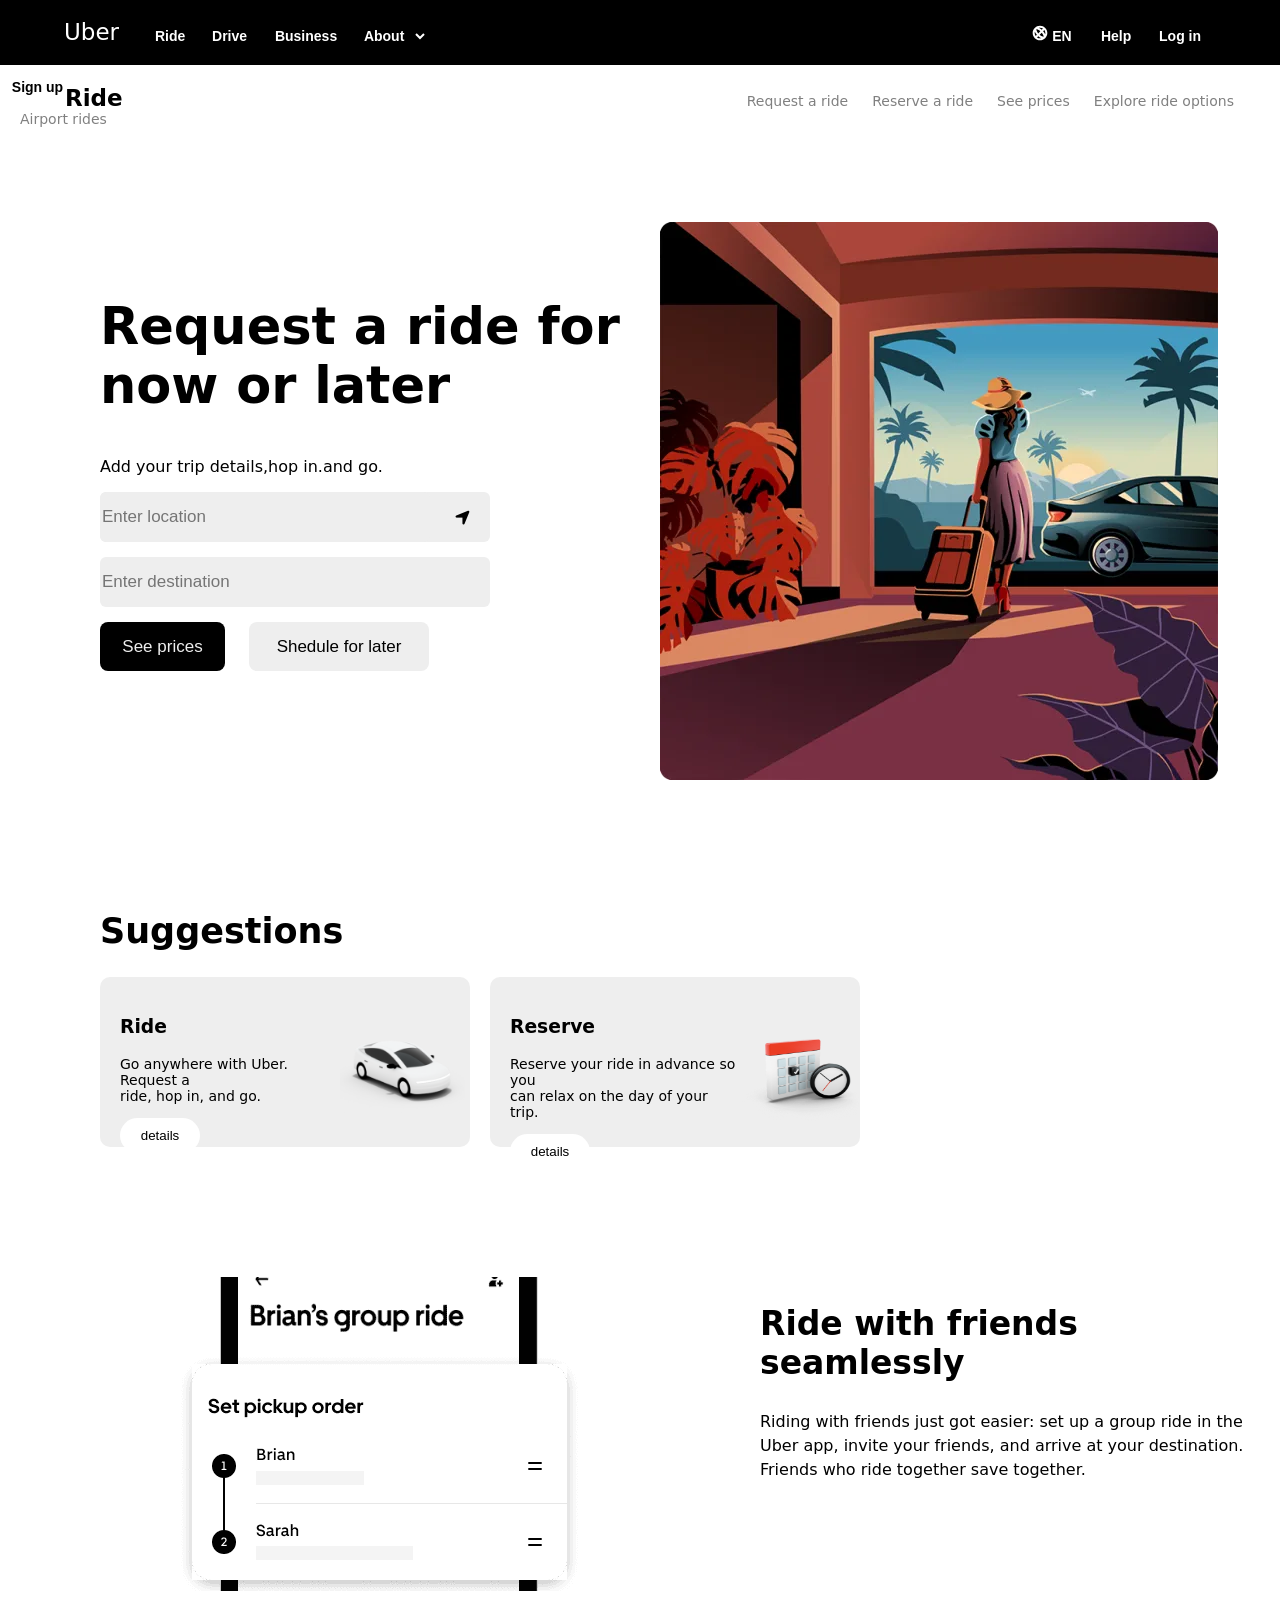
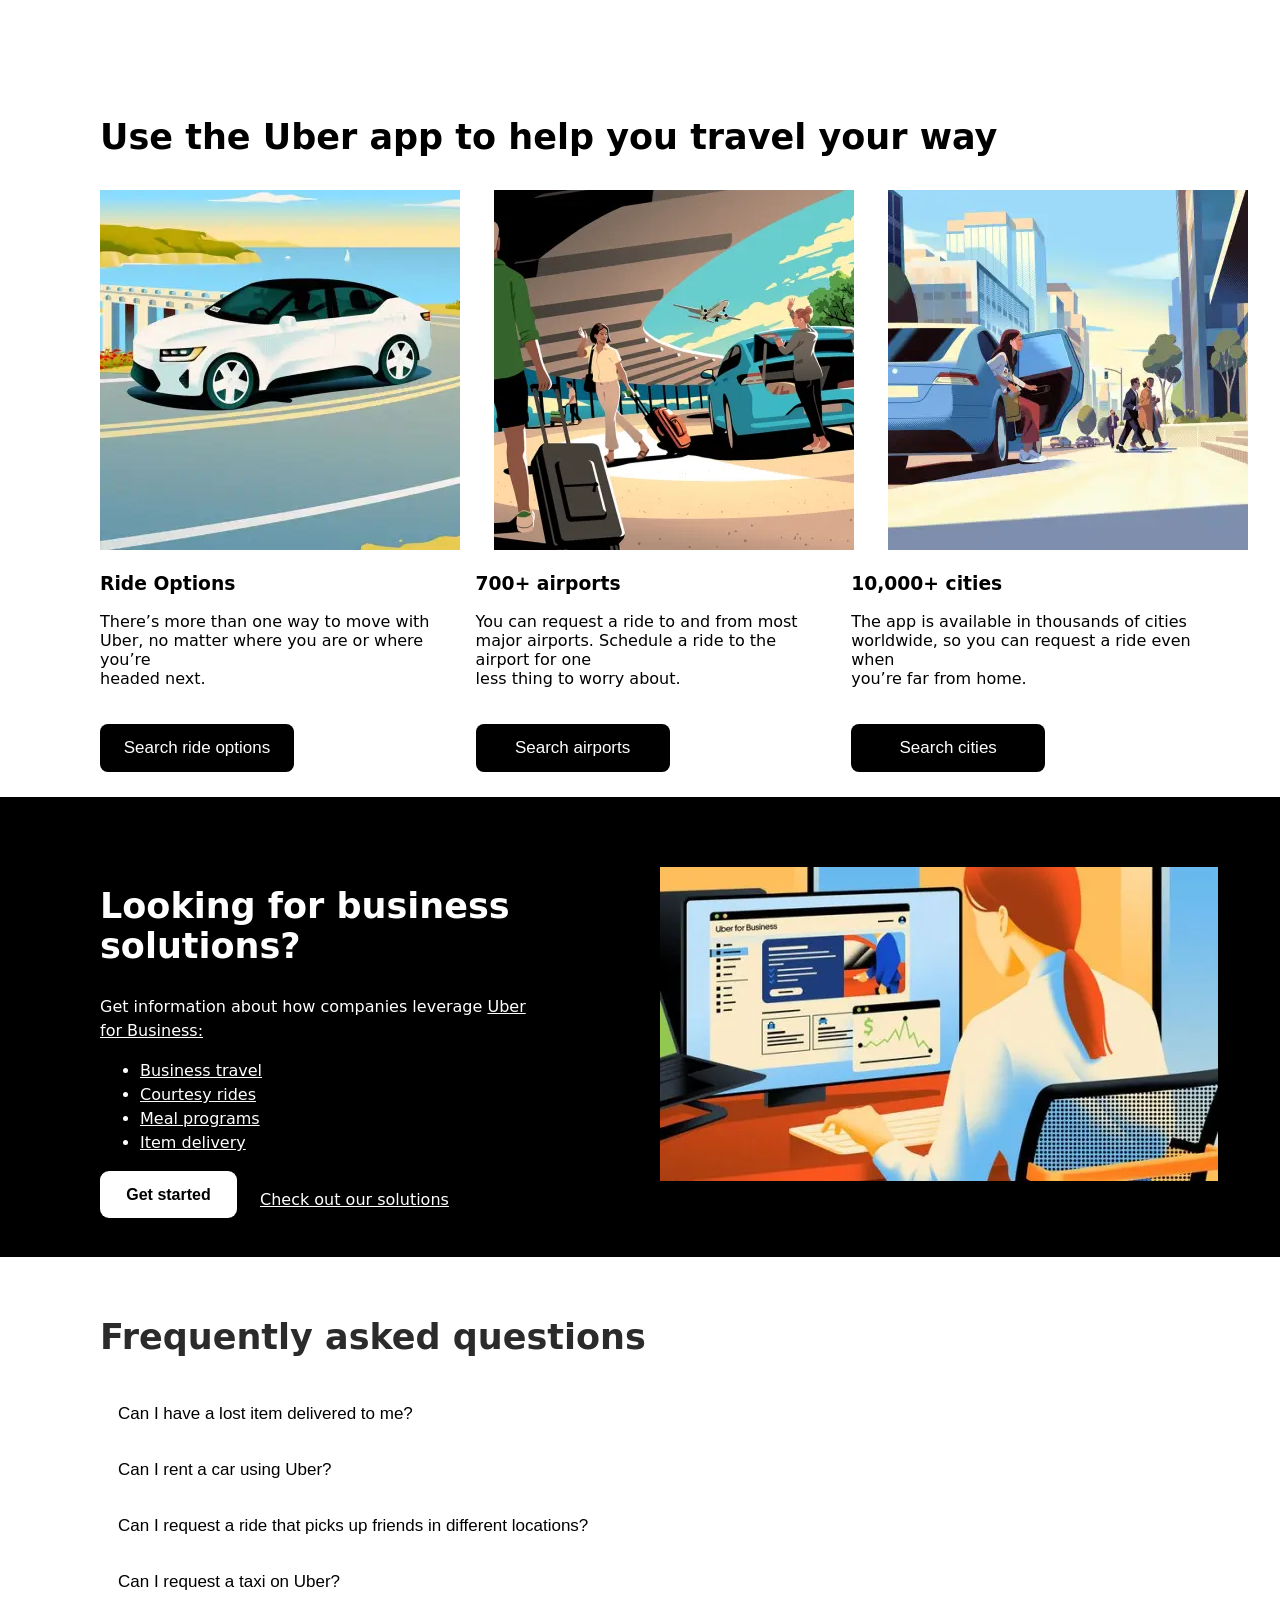
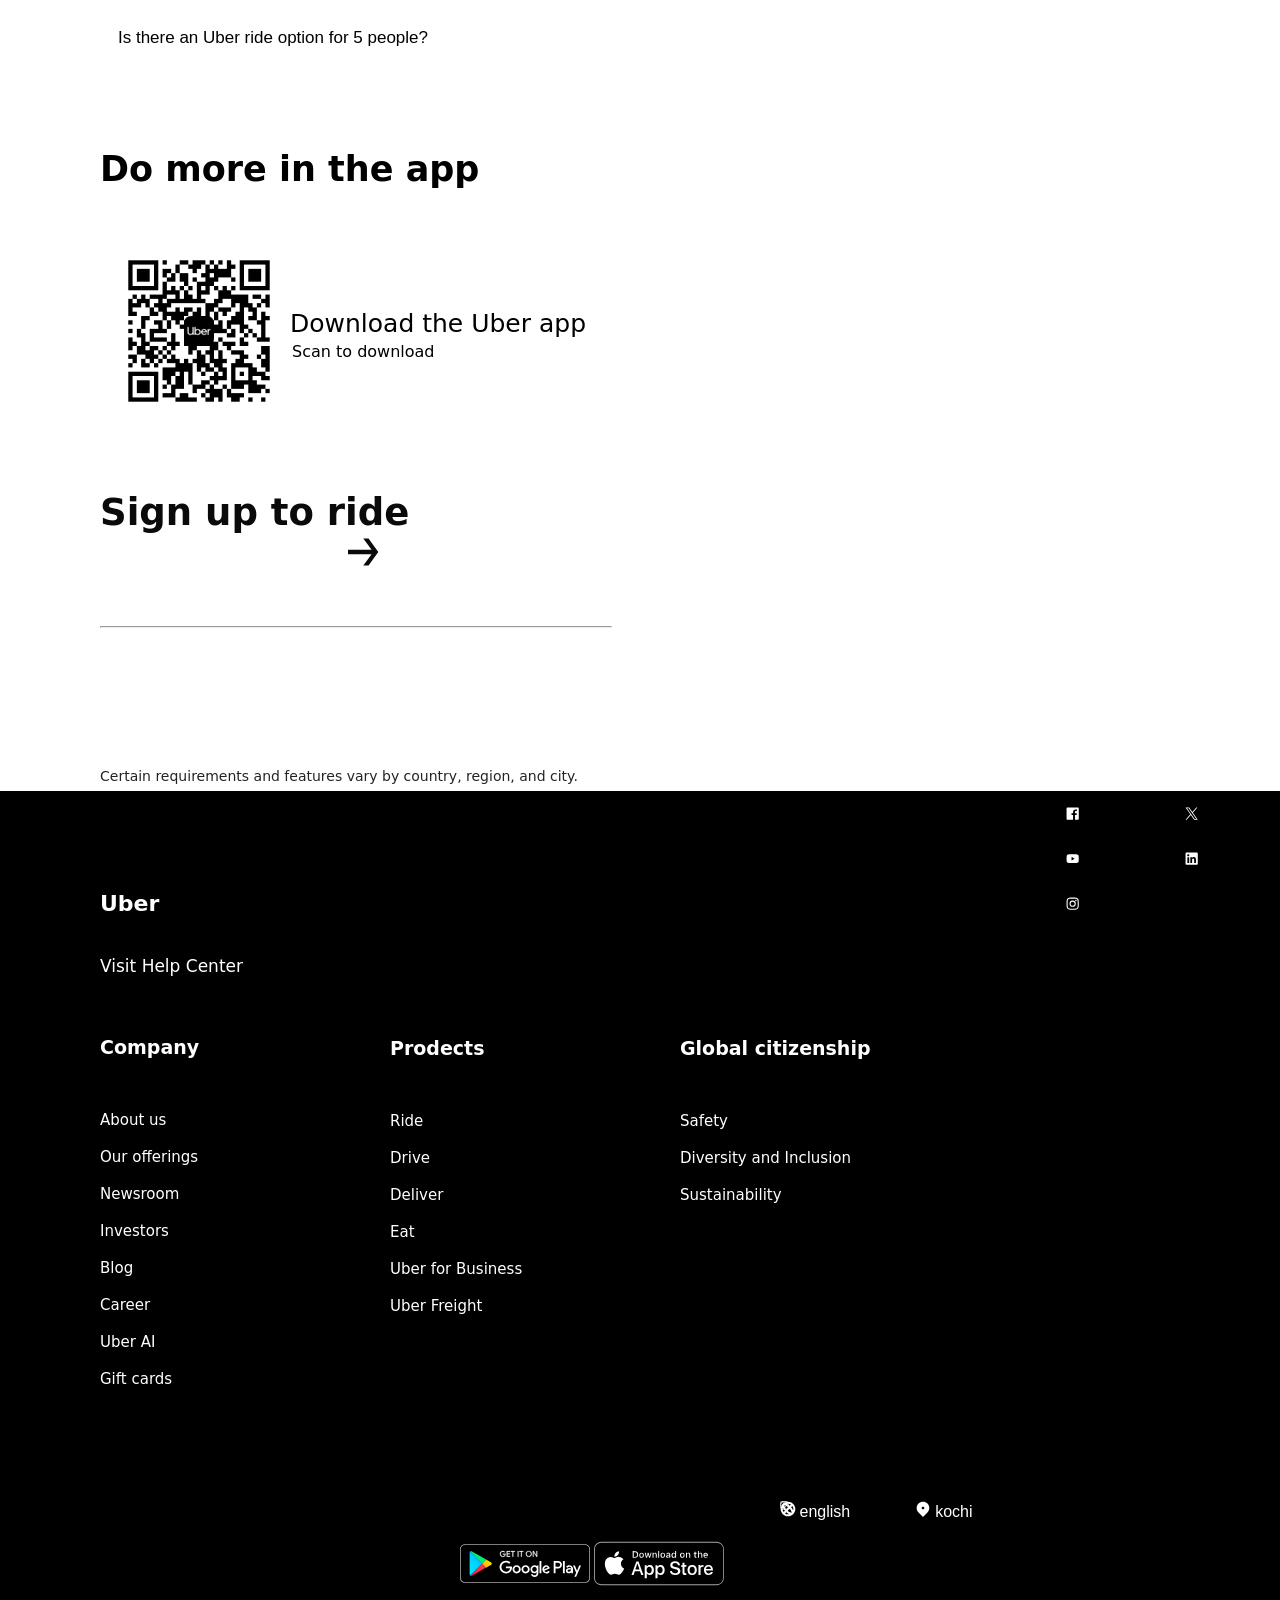
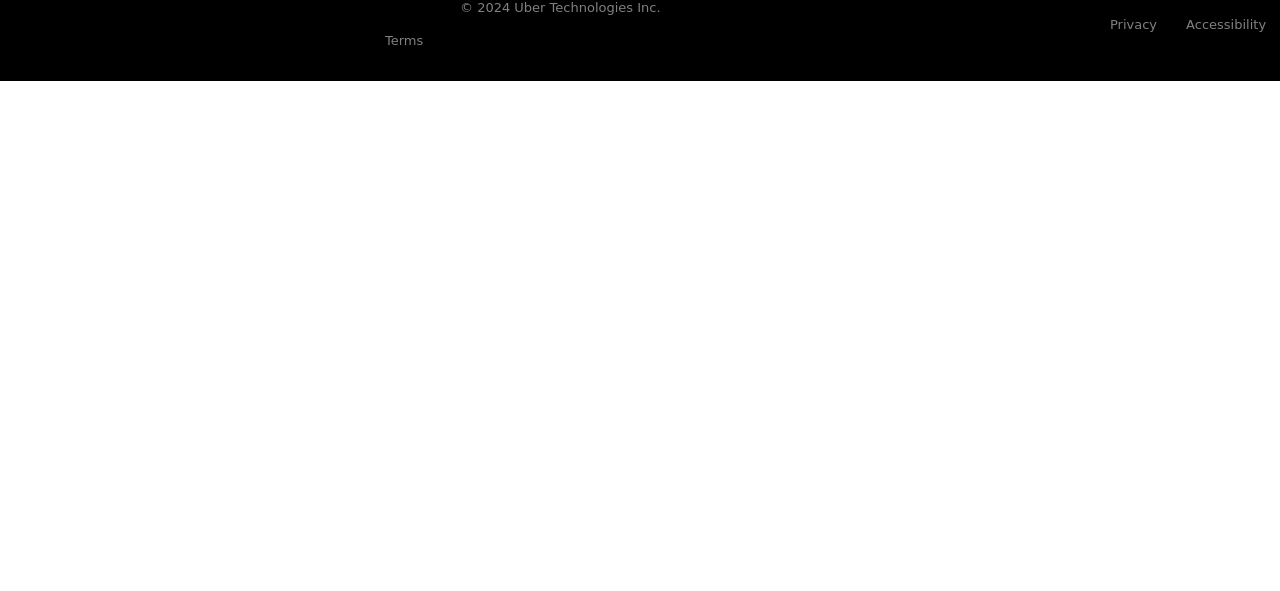
==== index.html @ 9e66cac5 "Rename intex.html to index.html" ====
<html>
    <head>
        <title>Ride with Uber | Request Rides 24/7 | Official Uber Site</title>
        <link href="style.css" type="text/css" rel="stylesheet">
        <link rel="icon" type="image/x-icon" href="uberlogo1.jpeg">
        <link href="https://cdnjs.cloudflare.com/ajax/libs/font-awesome/6.6.0/css/all.min.css" rel="stylesheet">
    </head>
    <body class="body">
        <div class="header">
    <div class="uber">Uber</div>
    <a href="https://auth.uber.com/v2/?breeze_init_req_id=056247f0-4cc4-45a6-8c85-83c1b4d7331f&breeze_local_zone=phx6&next_url=https%3A%2F%2Fm.uber.com%2Flogin-redirect%2F%3F_gl%3D1%252A55fvck%252A_gcl_au%252AMTg0OTg0ODk2MS4xNzIxNDAzMTI5%252A_ga%252AMTMxMDk4ODEwMi4xNzIxNDAyNDM1%252A_ga_XTGQLY6KPT%252AMTcyMTc1MDE4Ny4yLjAuMTcyMTc1MDE4Ny4wLjAuMA..%26marketing_vistor_id%3D65a181c5-94fb-459d-9729-e84145bae7d3%26previousPath%3D%252Flooking%26uclick_id%3D10cbf4cb-04f7-441d-afef-a6276757d476&state=JoXNA6jzzWd060MHvc8ZCj4bz3h1Wu7_Ic77whZAhIg%3D"><button class="ride" > <label for="ride" class="textx">Ride</label> </button></a>
    <a href="https://www.uber.com/in/en/drive/?uclick_id=10cbf4cb-04f7-441d-afef-a6276757d476"><button class="drive" > <label for="drive" class="textx">Drive</label> </button></a>
    <a href="https://www.uber.com/in/en/business/?uclick_id=10cbf4cb-04f7-441d-afef-a6276757d476"><button class="business" > <label for="businness" class="textx">Business</label> </button></a>
    <button class="about" > <label class="textx">About <select class="list">
        <option class="options"></option>
        <option class="white"><label>about us</label></option>
        <option class="white"><label>how uber works</label></option>
        <option class="white"><label>how uber works</label>></option>
        <option class="white"><label>impact</label>></option>
        <option class="white"><label>diversity,equity and diversion</label></option>
        <option class="white"><label>sustainability</label></option>
        <option class="white"><label>explore</label>></option>
        <option class="white"><label>news room</label>></option>
        <option class="white"><label>investor relations</label>></option>

    </select></label> </button>
    <button class="en" ><svg class="globe" width="16" height="16" viewBox="0 0 24 24" fill="none"><path d="M12 1C5.9 1 1 5.9 1 12s4.9 11 11 11 11-4.9 11-11S18.1 1 12 1Zm8 11c0 .7-.1 1.4-.3 2-.6-1.5-1.6-3.1-3-4.7l1.8-1.8c1 1.3 1.5 2.8 1.5 4.5ZM6.5 6.5c1.3 0 3.6.8 6 2.9l-3.2 3.2C7.1 9.8 6.5 7.5 6.5 6.5Zm8.1 5c2.3 2.7 2.9 5 2.9 6-1.3 0-3.6-.8-6-2.9l3.1-3.1Zm1.9-6.1-1.9 1.9c-1.6-1.4-3.2-2.4-4.7-3 .7-.2 1.3-.3 2-.3 1.8 0 3.3.5 4.6 1.4ZM4 12c0-.7.1-1.4.3-2 .6 1.5 1.6 3.1 3 4.7l-1.8 1.8C4.5 15.2 4 13.7 4 12Zm3.5 6.6 1.9-1.9c1.6 1.4 3.2 2.4 4.7 3-.7.2-1.3.3-2 .3-1.8 0-3.3-.5-4.6-1.4Z" fill="currentColor"></path></svg> <label for="en" class="textx">EN</label></button>
    <a href="https://help.uber.com/?uclick_id=10cbf4cb-04f7-441d-afef-a6276757d476&_gl=1*krtzqo*_gcl_au*MTg0OTg0ODk2MS4xNzIxNDAzMTI5*_ga*MTMxMDk4ODEwMi4xNzIxNDAyNDM1*_ga_XTGQLY6KPT*MTcyMTc1MDE4Ny4yLjEuMTcyMTc1MDM0MC4wLjAuMA.."><button class="help" > <label for="help" class="textx">Help</label></button></a>
    <a href="https://www.uber.com/in/en/ride/"><button class="login" > <label for="login" class="textx">Log in</label> </button></a>
  <a href="https://www.uber.com/in/en/ride/"><button class="signup" > <label for="signup" class="signupx">Sign up</label> </button></a>  
</div>

<div style="width: 100%; height:20px;"></div>
    <label class="rides">Ride</label>
    <label class="first">Request a ride</label>
    <label class="rightx">Reserve a ride</label>
    <label class="rightx">See prices</label>
    <label class="rightx">Explore ride options</label>
    <label class="rightx">Airport rides</label>
    <div class="main-body">
    <section>
     <div class="left">
        <h1 class="main-head"> Request a ride for<br>now or later</h1>
        <p class="para">Add your trip details,hop in.and go.</p>
        <div class="locationq" type="text" placeholder="Enter location">
        <input class="location1" type="text" placeholder="Enter location">
        <i style=" float: right;"id="hii" class="fa-solid fa-location-arrow"></i></div>
        <input class="destination" type="text" placeholder="Enter destination"> 
        
    </div>
   
    <div class="right">
        <img class="firstpic" src="uber.webp">
    </div>
    
 <div class="left2">    
    <button class="prices"><label class="pricei">See prices</label></button>
        <button class="shedule"><label class="shedulei">Shedule for later</label></button>
<label class="sug">Suggestions</label>
 </div>
 </section>
<section class="part2">

<div class="part2a">
<a href="https://auth.uber.com/v2/?breeze_init_req_id=a5f4769b-4256-4e6c-a71b-80fe661e3c76&breeze_local_zone=phx7&next_url=https%3A%2F%2Fm.uber.com%2Flogin-redirect%2F%3F_gl%3D1%252Akkc1w3%252A_gcl_au%252AMTg0OTg0ODk2MS4xNzIxNDAzMTI5%252A_ga%252AMTMxMDk4ODEwMi4xNzIxNDAyNDM1%252A_ga_XTGQLY6KPT%252AMTcyMTc1MDE4Ny4yLjEuMTcyMTc1MDY2MC4wLjAuMA..%26marketing_vistor_id%3D65a181c5-94fb-459d-9729-e84145bae7d3%26previousPath%3D%252Flooking%26uclick_id%3D10cbf4cb-04f7-441d-afef-a6276757d476&state=v5vSrvyPV8_5Vl8GlwSiYMTmKzELrQ3wT69KpPZnN24%3D"><img class="car" src="ride.png"></a>
    <h3 class="inbox">Ride</h3>
<p class="para2">
    Go anywhere with Uber. Request a<br>ride, hop in, and go.  
</p>
<a href="https://auth.uber.com/v2/?breeze_init_req_id=42c743cf-82e9-44b8-ad37-5e753579443b&breeze_local_zone=phx8&next_url=https%3A%2F%2Fm.uber.com%2Flogin-redirect%2F%3F_gl%3D1%252A1s0upro%252A_gcl_au%252AMTg0OTg0ODk2MS4xNzIxNDAzMTI5%252A_ga%252AMTMxMDk4ODEwMi4xNzIxNDAyNDM1%252A_ga_XTGQLY6KPT%252AMTcyMTc1MDE4Ny4yLjEuMTcyMTc1NzUxMi4wLjAuMA..%26marketing_vistor_id%3D65a181c5-94fb-459d-9729-e84145bae7d3%26previousPath%3D%252Flooking%26uclick_id%3D77ca2c98-dc22-423d-9476-bb0374c33308&state=zFhe2dReSlzSonk2YVkZfP5YyG-D0vaWRxMxUDHTxEU%3D"><button class="details">details</button></a>

</div>
<div class="part2bb">
   <a href="https://auth.uber.com/v2/?breeze_init_req_id=a5f4769b-4256-4e6c-a71b-80fe661e3c76&breeze_local_zone=phx7&next_url=https%3A%2F%2Fm.uber.com%2Flogin-redirect%2F%3F_gl%3D1%252Akkc1w3%252A_gcl_au%252AMTg0OTg0ODk2MS4xNzIxNDAzMTI5%252A_ga%252AMTMxMDk4ODEwMi4xNzIxNDAyNDM1%252A_ga_XTGQLY6KPT%252AMTcyMTc1MDE4Ny4yLjEuMTcyMTc1MDY2MC4wLjAuMA..%26marketing_vistor_id%3D65a181c5-94fb-459d-9729-e84145bae7d3%26previousPath%3D%252Flooking%26uclick_id%3D10cbf4cb-04f7-441d-afef-a6276757d476&state=v5vSrvyPV8_5Vl8GlwSiYMTmKzELrQ3wT69KpPZnN24%3D"> <img class="clock" src="clock.png"></a>
    
    <h3 class="inbox">Reserve</h3>
<p class="para2">
Reserve your ride in advance so you<br>can relax on the day of your trip.
</p>
<a href="https://auth.uber.com/v2/?breeze_init_req_id=42c743cf-82e9-44b8-ad37-5e753579443b&breeze_local_zone=phx8&next_url=https%3A%2F%2Fm.uber.com%2Flogin-redirect%2F%3F_gl%3D1%252A1s0upro%252A_gcl_au%252AMTg0OTg0ODk2MS4xNzIxNDAzMTI5%252A_ga%252AMTMxMDk4ODEwMi4xNzIxNDAyNDM1%252A_ga_XTGQLY6KPT%252AMTcyMTc1MDE4Ny4yLjEuMTcyMTc1NzUxMi4wLjAuMA..%26marketing_vistor_id%3D65a181c5-94fb-459d-9729-e84145bae7d3%26previousPath%3D%252Flooking%26uclick_id%3D77ca2c98-dc22-423d-9476-bb0374c33308&state=zFhe2dReSlzSonk2YVkZfP5YyG-D0vaWRxMxUDHTxEU%3D"><button class="details">details</button></a>
</div>
</section>
<section>
<div class="leftx2">
    <img class="landing" src="landing.webp">
</div>
<div class="rightx2">
    <h2 class="hd">Ride with friends<br>seamlessly</h2>
    <p class="content">Riding with friends just got easier: set up a group ride in the<br>Uber app, invite your friends, and arrive at your destination.<br>Friends who ride together save together.
    </p>
</div>
</section>
<section class="part3">

    <h1 class="head3">Use the Uber app to help you travel your way</h1>
    <img class="one-in-3" src="1 in 3 car.webp">
    <img class="two-in-3" src="2 in 3.webp">
    <img class="two-in-3" src="3 in 3.webp">
<div class="text1">
    <h3 class="f">Ride Options</h3>
    <p class="f">There’s more than one way to move with Uber, no matter where you are or where you’re<br>headed next.</p>
   <a href="https://www.uber.com/in/en/ride/ride-options/?uclick_id=da7ffdaf-30d7-41df-adae-1891ed473cf3"> <button class="formal"><label class="mark">Search ride options</label></button></a>
</div>
<div class="text2">
    <h3 class="f">700+ airports</h3>
    <p class="f">You can request a ride to and from most major airports. Schedule a ride to the airport for one<br>less thing to worry about.</p>
   <a href="https://www.uber.com/global/en/airports/?uclick_id=da7ffdaf-30d7-41df-adae-1891ed473cf3"><button class="formal"><label class="mark">Search airports</label></button></a> 
</div>
<div class="text3">
    <h3 class="f">10,000+ cities</h3>
    <p class="f">The app is available in thousands of cities worldwide, so you can request a ride even when<br>you’re far from home.</p>
    <a href="https://www.uber.com/global/en/cities/?uclick_id=da7ffdaf-30d7-41df-adae-1891ed473cf3"><button class="formal"><label class="mark">Search cities</label></button></a>
</div>

</section>
<section class="part4">

    <div class="left">
    <h1 class="part4h">Looking for business<br>solutions?</h1>
    <p class="para3">Get information about how companies leverage <a class="textwhite" href="https://www.uber.com/in/en/business/?uclick_id=da7ffdaf-30d7-41df-adae-1891ed473cf3"><u>Uber<br>for Business:</u></p></a>
    <ul class="para3">
        <a class="para3" href="https://www.uber.com/in/en/business/solutions/rides/business-travel/?uclick_id=da7ffdaf-30d7-41df-adae-1891ed473cf3"><li><u>Business travel</u></li></a>
        <a class="para3" href="https://www.uber.com/in/en/business/products/central/?uclick_id=da7ffdaf-30d7-41df-adae-1891ed473cf3"><li><u>Courtesy rides</u></li></a>
        <a class="para3" href="https://www.uber.com/in/en/business/solutions/eats/overview/?uclick_id=da7ffdaf-30d7-41df-adae-1891ed473cf3"><li><u>Meal programs</u></li></a>
        <a class="para3" href="https://merchants.ubereats.com/in/en/services/uber-direct/?uclick_id=da7ffdaf-30d7-41df-adae-1891ed473cf3"><li><u>Item delivery</u></li></a>
    </ul>
    <a href="https://www.uber.com/in/en/business/getting-started/?uclick_id=a4633bda-2b15-4187-918a-89dfd7a57b15">
        <button class="getstart"><label class="strt"> Get started</label></button></a>
<p class="solutionsx"><u>Check out our solutions</u></p>
</div>
<div class="right">
    <img class="computr" src="cumputer.webp" alt="">
</div>

</section>
<section class="part5">

    <h1 class="main5">Frequently asked questions
    </h1>
    <button class="accordion">Can I have a lost item delivered to me?</button>
    
    <button class="accordion">Can I rent a car using Uber?</button>
    
    <button class="accordion">Can I request a ride that picks up friends in different locations?</button>
   
    <button class="accordion">Can I request a taxi on Uber?</button>
   
    <button class="accordion">Is there an Uber ride option for 5 people?</button>
   
   

</section class="part6">

    <h1 class="head6">Do more in the app</h1>
    <div class="inner6">
    <a href="https://www.uber.com/global/en/ride/app/?referrer=singular_click_id%3D34949bac-afba-472c-bd06-d855d4335105"><img class="qr-code" src="qr code.webp"></a>
    <h6 class="download">Download the Uber app</h6>
    <div class="u"><p class="f">Scan to download</p></div>
    
</div>

<section class="part7">

<a class="hi" href=" https://auth.uber.com/v2/?breeze_init_req_id=9e329534-db0d-470c-8f75-511cf5087a4f&breeze_local_zone=phx8&next_url=https%3A%2F%2Fm.uber.com%2Flogin-redirect%2F%3FpreviousPath%3D%252F&state=dkiLmLPHDBWrNGOOmOhURpT8sCdQOcuFGY4CdW_S5ew%3D"><h1 class="head7">Sign up to ride<svg class="arrow"width="36px" height="36px" viewBox="0 0 24 24" fill="none"><title >Arrow right</title><path d="m22.2 12-6.5 9h-3.5l5.5-7.5H2v-3h15.7L12.2 3h3.5l6.5 9Z" fill="currentColor"></path></svg></h1><br></a>
<hr>
<div class="part7b">
<label class="w">Certain requirements and features vary by country, region, and city.</label>
</div>

</section>
<footer class="footer" style="width: 100%; height: 800px; background: black;">
<div class="one">
    <a class="textwhite" href="https://www.uber.com/in/en/?uclick_id=da7ffdaf-30d7-41df-adae-1891ed473cf3"><h3 class="z">Uber</h3></a>
<a class="textwhite" href="https://help.uber.com/?uclick_id=77ca2c98-dc22-423d-9476-bb0374c33308&_gl=1*1axuovi*_gcl_au*MTg0OTg0ODk2MS4xNzIxNDAzMTI5*_ga*MTMxMDk4ODEwMi4xNzIxNDAyNDM1*_ga_XTGQLY6KPT*MTcyMTc1MDE4Ny4yLjEuMTcyMTc1NTM4OS4wLjAuMA.."><p class="x">Visit Help Center</p></a>
  <h6 class="companyhead">Company</h6>
    <p class="items">
        <a href="https://www.uber.com/in/en/about/?uclick_id=77ca2c98-dc22-423d-9476-bb0374c33308"class="aa" >About us</a> <br> <a href="https://www.uber.com/in/en/about/uber-offerings/?uclick_id=77ca2c98-dc22-423d-9476-bb0374c33308" class="aa">  Our offerings</a><br><a href="https://www.uber.com/en-GB/newsroom/" class="aa">Newsroom</a> <br><a href="https://www.uber.com/in/en/ride/" class="aa"> Investors</a><br><a href="https://www.uber.com/en-IN/blog/?uclick_id=77ca2c98-dc22-423d-9476-bb0374c33308"class="aa">Blog</a><br><a href="https://www.uber.com/in/en/careers/?uclick_id=77ca2c98-dc22-423d-9476-bb0374c33308"class="aa">Career</a><br><a href="https://www.uber.com/blog/engineering/ai/?uclick_id=77ca2c98-dc22-423d-9476-bb0374c33308"class="aa">Uber AI</a><br>      
       <a href="https://www.uber.com/in/en/gift-cards/?uclick_id=77ca2c98-dc22-423d-9476-bb0374c33308" class="aa" > Gift cards</a></p>
</div>
<div class="two">
    <h6 class="itemhead">Prodects</h6>
    <a ><p class="items"> <a href="https://www.uber.com/in/en/ride/?uclick_id=77ca2c98-dc22-423d-9476-bb0374c33308" class="aa">Ride</a> <br> <a href="https://www.uber.com/in/en/drive/?uclick_id=77ca2c98-dc22-423d-9476-bb0374c33308" class="aa" >Drive</a><br><a href="https://www.uber.com/in/en/deliver/?uclick_id=77ca2c98-dc22-423d-9476-bb0374c33308" class="aa" >Deliver</a><br> <a href="https://www.ubereats.com/?uclick_id=77ca2c98-dc22-423d-9476-bb0374c33308&marketing_vistor_id=65a181c5-94fb-459d-9729-e84145bae7d3&_gl=1*1ptg1po*_gcl_au*MTg0OTg0ODk2MS4xNzIxNDAzMTI5*_ga*MTMxMDk4ODEwMi4xNzIxNDAyNDM1*_ga_XTGQLY6KPT*MTcyMTc1MDE4Ny4yLjEuMTcyMTc1Njg4NS4wLjAuMA.." class="aa" >Eat</a><br><a href="https://www.uber.com/in/en/business/?uclick_id=77ca2c98-dc22-423d-9476-bb0374c33308" class="aa" >Uber for Business</a>  <br> <a href="https://www.uberfreight.com/?uclick_id=77ca2c98-dc22-423d-9476-bb0374c33308&_gl=1*6rtvuo*_gcl_au*MTg0OTg0ODk2MS4xNzIxNDAzMTI5*_ga*MTMxMDk4ODEwMi4xNzIxNDAyNDM1*_ga_XTGQLY6KPT*MTcyMTc1MDE4Ny4yLjEuMTcyMTc1NjkzMS4wLjAuMA..  "class="aa" > Uber Freight</p></a>
    
</div>
<div class="three">
    <h6 class="itemhead">Global citizenship</h6>
        <p class="items"><a class="aa" href="https://www.uber.com/in/en/safety/?uclick_id=77ca2c98-dc22-423d-9476-bb0374c33308">Safety</a> <br> <a href="https://www.uber.com/in/en/about/diversity/?uclick_id=77ca2c98-dc22-423d-9476-bb0374c33308" class="aa">Diversity and Inclusion</a><br> <a href="https://www.uber.com/in/en/about/sustainability/?uclick_id=77ca2c98-dc22-423d-9476-bb0374c33308"class="aa" >Sustainability</a> </p>
</div>
<div class="four">
    <h6 class="itemhead">Travel</h6>
    <p class="items"><a href="https://auth.uber.com/v2/?breeze_init_req_id=d2361e96-f4c6-4cf0-9478-761caad2324c&breeze_local_zone=phx51&next_url=https%3A%2F%2Fm.uber.com%2Flogin-redirect%2F%3F_fallback_redirect%3Dhttp%253A%252F%252Fm.uber.com%252Freserve%26mvid%3D65a181c5-94fb-459d-9729-e84145bae7d3%26previousPath%3D%252Freserve%26referrer%3Dsingular_click_id%253D08223e2b-3551-49c4-8619-cc997a0f4c56%26sl_id%3Do42y%26uclick_id%3D77ca2c98-dc22-423d-9476-bb0374c33308&state=9ICvx_m4qKejt7SaEtVcv7NV1XPo7AaxbnPS-xletBk%3D" class="aa">Reserve</a> <br> <a href="https://www.uber.com/global/en/airports/?uclick_id=77ca2c98-dc22-423d-9476-bb0374c33308" class="aa">Airports</a><br><a href="https://www.uber.com/global/en/cities/?uclick_id=77ca2c98-dc22-423d-9476-bb0374c33308" class="aa">Cities</a></p>
 </div>   
<a href="https://www.facebook.com/uber?uclick_id=a4633bda-2b15-4187-918a-89dfd7a57b15"><button class="appsbutton"><svg class="color" width="1em" height="1em" viewBox="0 0 24 24" fill="none"><title>facebook</title><path d="M21.79 1H2.21C1.54 1 1 1.54 1 2.21v19.57c0 .68.54 1.22 1.21 1.22h10.54v-8.51H9.9v-3.33h2.86V8.71c0-2.84 1.74-4.39 4.27-4.39.85 0 1.71.04 2.56.13v2.97h-1.75c-1.38 0-1.65.65-1.65 1.62v2.12h3.3l-.43 3.33h-2.89V23h5.61c.67 0 1.21-.54 1.21-1.21V2.21C23 1.54 22.46 1 21.79 1Z" fill="currentColor"></path></svg></button></a>
<a href="https://x.com/uber?uclick_id=a4633bda-2b15-4187-918a-89dfd7a57b15"><button class="appsbutton"><svg class="color" width="1em" height="1em" viewBox="0 0 24 24" fill="none"><title>twitter</title><path d="M14.094 10.317 22.28 1H20.34l-7.11 8.088L7.557 1H1.01l8.583 12.231L1.01 23H2.95l7.503-8.543L16.446 23h6.546M3.649 2.432h2.978L20.34 21.639h-2.98" fill="currentColor"></path></svg></button></a>
<a href="https://www.youtube.com/channel/UCgnxoUwDmmyzeigmmcf0hZA"><button class="appsbutton"><svg class="color" width="1em" height="1em" viewBox="0 0 24 24" fill="none"><title>youtube</title><path d="M23 12s0-3.85-.46-5.58c-.25-.95-1-1.7-1.94-1.96C18.88 4 12 4 12 4s-6.88 0-8.6.46c-.95.25-1.69 1.01-1.94 1.96C1 8.15 1 12 1 12s.04 3.85.5 5.58c.25.95 1 1.7 1.95 1.96 1.71.46 8.59.46 8.59.46s6.88 0 8.6-.46c.95-.25 1.69-1.01 1.94-1.96.46-1.73.42-5.58.42-5.58Zm-13 3.27V8.73L15.5 12 10 15.27Z" fill="currentColor"></path></svg></button></a>
<a href="https://www.linkedin.com/uas/login?session_redirect=%2Fcompany%2F1815218%3Fuclick_id%3Da4633bda-2b15-4187-918a-89dfd7a57b15"><button class="appsbutton"><svg class="color" width="1em" height="1em" viewBox="0 0 24 24" fill="none"><title>linkedin</title><path d="M21.37 1H2.62C1.73 1 1 1.71 1 2.58v18.83c0 .88.73 1.59 1.62 1.59h18.75c.9 0 1.63-.71 1.63-1.59V2.58C23 1.71 22.27 1 21.37 1ZM7.53 19.75H4.26V9.25h3.27v10.5ZM5.89 7.81C4.85 7.81 4 6.96 4 5.92s.84-1.89 1.89-1.89c1.04 0 1.89.85 1.89 1.89.01 1.04-.84 1.89-1.89 1.89Zm13.86 11.94h-3.26v-5.1c0-1.22-.02-2.78-1.7-2.78-1.7 0-1.96 1.33-1.96 2.7v5.19H9.57V9.26h3.13v1.43h.04c.44-.83 1.5-1.7 3.09-1.7 3.3 0 3.91 2.17 3.91 5v5.76h.01Z" fill="currentColor"></path></svg></button></a>
<a href="https://www.instagram.com/uber/?uclick_id=a4633bda-2b15-4187-918a-89dfd7a57b15"><button class="appsbutton"><svg class="color" width="1em" height="1em" viewBox="0 0 24 24" fill="none"><title>instagram</title><g fill="currentColor"><path d="M21.15 2.85C19.05.74 16.23 1 12 1 8.04 1 5 .69 2.85 2.85.74 4.95 1 7.77 1 12c0 3.95-.31 7 1.85 9.15C4.95 23.26 7.77 23 12 23c3.96 0 7 .31 9.15-1.85C23.25 19.05 23 16.23 23 12c0-4.31.24-7.07-1.85-9.15Zm-1.4 16.9c-1.37 1.37-3.18 1.27-7.75 1.27-4.29 0-6.34.15-7.75-1.27-1.44-1.44-1.27-3.51-1.27-7.75 0-4.23-.15-6.33 1.27-7.75C5.66 2.84 7.6 2.98 12 2.98c4.23 0 6.33-.15 7.75 1.27 1.38 1.38 1.27 3.22 1.27 7.75 0 4.24.15 6.34-1.27 7.75Z"></path><path d="M12 6.35a5.65 5.65 0 1 0 .001 11.301A5.65 5.65 0 0 0 12 6.35Zm0 9.32c-2.02 0-3.67-1.64-3.67-3.67 0-2.03 1.64-3.67 3.67-3.67 2.03 0 3.67 1.64 3.67 3.67 0 2.02-1.65 3.67-3.67 3.67ZM17.87 4.81c-.73 0-1.32.59-1.32 1.32 0 .73.59 1.32 1.32 1.32.73 0 1.32-.59 1.32-1.32 0-.73-.59-1.32-1.32-1.32Z"></path></g></svg></button></a>

<a href="https://www.uber.com/in/en/ride/"><button class="english">
<svg class="globe" width="16" height="16" viewBox="0 0 24 24" fill="none"><title>Globe</title><path d="M12 1C5.9 1 1 5.9 1 12s4.9 11 11 11 11-4.9 11-11S18.1 1 12 1Zm8 11c0 .7-.1 1.4-.3 2-.6-1.5-1.6-3.1-3-4.7l1.8-1.8c1 1.3 1.5 2.8 1.5 4.5ZM6.5 6.5c1.3 0 3.6.8 6 2.9l-3.2 3.2C7.1 9.8 6.5 7.5 6.5 6.5Zm8.1 5c2.3 2.7 2.9 5 2.9 6-1.3 0-3.6-.8-6-2.9l3.1-3.1Zm1.9-6.1-1.9 1.9c-1.6-1.4-3.2-2.4-4.7-3 .7-.2 1.3-.3 2-.3 1.8 0 3.3.5 4.6 1.4ZM4 12c0-.7.1-1.4.3-2 .6 1.5 1.6 3.1 3 4.7l-1.8 1.8C4.5 15.2 4 13.7 4 12Zm3.5 6.6 1.9-1.9c1.6 1.4 3.2 2.4 4.7 3-.7.2-1.3.3-2 .3-1.8 0-3.3-.5-4.6-1.4Z" fill="currentColor"></path><svg width="1em" height="1em" viewBox="0 0 24 24" fill="none"><title>instagram</title><g fill="currentColor"><path d="M21.15 2.85C19.05.74 16.23 1 12 1 8.04 1 5 .69 2.85 2.85.74 4.95 1 7.77 1 12c0 3.95-.31 7 1.85 9.15C4.95 23.26 7.77 23 12 23c3.96 0 7 .31 9.15-1.85C23.25 19.05 23 16.23 23 12c0-4.31.24-7.07-1.85-9.15Zm-1.4 16.9c-1.37 1.37-3.18 1.27-7.75 1.27-4.29 0-6.34.15-7.75-1.27-1.44-1.44-1.27-3.51-1.27-7.75 0-4.23-.15-6.33 1.27-7.75C5.66 2.84 7.6 2.98 12 2.98c4.23 0 6.33-.15 7.75 1.27 1.38 1.38 1.27 3.22 1.27 7.75 0 4.24.15 6.34-1.27 7.75Z"></path><path d="M12 6.35a5.65 5.65 0 1 0 .001 11.301A5.65 5.65 0 0 0 12 6.35Zm0 9.32c-2.02 0-3.67-1.64-3.67-3.67 0-2.03 1.64-3.67 3.67-3.67 2.03 0 3.67 1.64 3.67 3.67 0 2.02-1.65 3.67-3.67 3.67ZM17.87 4.81c-.73 0-1.32.59-1.32 1.32 0 .73.59 1.32 1.32 1.32.73 0 1.32-.59 1.32-1.32 0-.73-.59-1.32-1.32-1.32Z"></path></g><svg width="1em" height="1em" viewBox="0 0 24 24" fill="none"><title>instagram</title><g fill="currentColor"><path d="M21.15 2.85C19.05.74 16.23 1 12 1 8.04 1 5 .69 2.85 2.85.74 4.95 1 7.77 1 12c0 3.95-.31 7 1.85 9.15C4.95 23.26 7.77 23 12 23c3.96 0 7 .31 9.15-1.85C23.25 19.05 23 16.23 23 12c0-4.31.24-7.07-1.85-9.15Zm-1.4 16.9c-1.37 1.37-3.18 1.27-7.75 1.27-4.29 0-6.34.15-7.75-1.27-1.44-1.44-1.27-3.51-1.27-7.75 0-4.23-.15-6.33 1.27-7.75C5.66 2.84 7.6 2.98 12 2.98c4.23 0 6.33-.15 7.75 1.27 1.38 1.38 1.27 3.22 1.27 7.75 0 4.24.15 6.34-1.27 7.75Z"></path><path d="M12 6.35a5.65 5.65 0 1 0 .001 11.301A5.65 5.65 0 0 0 12 6.35Zm0 9.32c-2.02 0-3.67-1.64-3.67-3.67 0-2.03 1.64-3.67 3.67-3.67 2.03 0 3.67 1.64 3.67 3.67 0 2.02-1.65 3.67-3.67 3.67ZM17.87 4.81c-.73 0-1.32.59-1.32 1.32 0 .73.59 1.32 1.32 1.32.73 0 1.32-.59 1.32-1.32 0-.73-.59-1.32-1.32-1.32Z"></path></g></svg></svg></svg> 
<label class="eng">english</label>
</button></a>
<a href="https://www.uber.com/in/en/ride/">
<button class="location">
<svg class="locate" width="16" height="16" viewBox="0 0 24 24" fill="none"><title>Location marker</title><path d="M18.7 3.8C15 .1 9 .1 5.3 3.8c-3.7 3.7-3.7 9.8 0 13.5L12 24l6.7-6.8c3.7-3.6 3.7-9.7 0-13.4ZM12 12.5c-1.1 0-2-.9-2-2s.9-2 2-2 2 .9 2 2-.9 2-2 2Z" fill="currentColor"></path></svg>
<label class="loc">kochi</label>
</button></a>
<div class="last">
    <a href="https://play.google.com/store/apps/details?gl=US&hl=en_US&id=com.ubercab&referrer=singular_click_id%3D5666fe44-2717-462d-a114-a4634899590f"><img class="app1" src="googleplay.svg"></a>
    <a href="https://apps.apple.com/us/app/uber-request-a-ride/id368677368?referrer=singular_click_id%3Dc2c73b06-0948-446c-bbb3-d1d108cad1b3"><img class="app2" src="appstore.svg"></a>
<div class="final">
    <label class="end">© 2024 Uber Technologies Inc.</label>
    <a class="textwhite" href="https://www.uber.com/legal/en/document/?name=privacy-notice&country=india&lang=en"><label class="ends">Privacy</label></a>
    <a class="textwhite" href="https://www.uber.com/in/en/about/accessibility/?uclick_id=77ca2c98-dc22-423d-9476-bb0374c33308"><label class="endx">Accessibility</label></a>
    <a class="textwhite" href="https://www.uber.com/legal/en/document/?name=general-terms-of-use&country=india&lang=en"><label class="endx"> Terms</label></a>
</div>
</div>
</div>
</footer>
</body>
</html>
---- style.css ----
.header{
    width: 100%;
    height: 65px;
    background: black;
}
.body{
    margin: 0;
}
.uber{
    font-family: UberMove, UberMoveText, system-ui, "Helvetica Neue", Helvetica, Arial, sans-serif;
    color: white;  
    margin-left: 64px;
    font-size: 23px;
    padding-top: 19px;
    float: left;
}
.ride{
margin-top: 17px;
height: 34px;
margin-left: 25px;
width: 52px;
border-radius: 20px;
border-style: none;
background: black;

}
.ride:hover{
    background: rgb(48, 47, 47);
}
.textx{
    color:white;
    font-size: 14px;
    font-weight: 550;
}
.drive {
    margin-top: 17px;
    height: 34px;
    width: 59px;
    border-radius: 20px;
    border-style: none;
    background: black;
}
.drive:hover{
    background: rgb(48, 47, 47);
}
.business{
    margin-top: 17px;
    height: 34px;
    width: 86px;
    border-radius: 20px;
    border-style: none;
    background: black;
}
.business:hover{
    background: rgb(48, 47, 47);
}
.about{
    margin-top: 17px;
    height: 34px;
    width: 86px;
    border-radius: 20px;
    border-style: none;
    background: black;
}
.about:hover{
    background: rgb(48, 47, 47);
}
.list{
    width: 20px;
    background: black;
    color: rgb(255, 255, 255);
    border-style: none;
    border-color: black;
}
.list:hover{
    background: rgb(48, 47, 47);
}
.en{
    margin-top: 17px;
    height: 34px;
    width: 60px;
    border-radius: 20px;
    border-style: none;
    background: black;
    margin-left: 579px;
}
.en:hover{
    background: rgb(48, 47, 47);
}
.help{
    margin-top: 17px;
    height: 34px;
    width: 60px;
    border-radius: 20px;
    border-style: none;
    background: black;
}
.help:hover{
    background: rgb(48, 47, 47);
}
.login{
    margin-top: 17px;
    height: 34px;
    width: 60px;
    border-radius: 20px;
    border-style: none;
    background: black;
}
.login:hover{
    background: rgb(48, 47, 47);
}
.signup{
    margin-top: 17px;
    height: 34px;
    width: 75px;
    border-radius: 20px;
    border-style: none;
    background: rgb(255, 255, 255);
}
.signup:hover{
    background: rgb(214, 211, 211);
}
.signupx{
    font-size: 14px;
    font-weight: 550;
}
.white{
    background: rgb(153, 153, 153);
}

.rides{ 
    margin-left: 65px;
    font-size: 23px;
    font-family: system-ui, "Helvetica Neue", Helvetica, Arial, sans-serif;
    font-weight: bold; 
    padding-top: 43px;

}
.first{
    font-family: system-ui, "Helvetica Neue", Helvetica, Arial, sans-serif;
    margin-left: 620px;
    color: gray;
    font-size: 14;
}
.rightx{
    font-family:  system-ui, "Helvetica Neue", Helvetica, Arial, sans-serif;
    margin-left: 20px;
    color: gray;
    font-size: 14;
}
.main-body{
    width: 100%;
    height: 4000px;
 }
.left{
    width: 50%;
    float: left;
    height: 495px;
  
}
.right{
    width: 50%;
    height: 495px;
    float: left;
}
.main-head{
    font-family: UberMove, UberMoveText, system-ui, "Helvetica Neue", Helvetica, Arial, sans-serif;
    font-weight: 600;
    margin-left: 100px;
    margin-top: 170px;
    font-size: 51;
}  
.para{
    margin-left: 100px;
    font-family: UberMove, UberMoveText, system-ui, "Helvetica Neue", Helvetica, Arial, sans-serif;
   
}
.locationq{
    margin-left: 100px;
    height: 50px;
    width: 390;
    background:rgb(238, 238, 238);
    border-radius: 6px;
    border-style: none;
    font-size: 17px;
}
#hii{
    float: right;
    margin-right: 20px;
    margin-top: 17px;
}
.destination{
    margin-left: 100px;
    height: 50px;
    width: 390;
    background: rgb(238, 238, 238);
    border-radius: 6px;
    margin-top: 15px;
    border-style: none;
    font-size: 17px;

}
.left2{
    width: 100%;
    height: 750px;
 }
 .prices:hover{
    background: #292929;
 }
.prices{
border-radius: 8px;
width: 125px;
height: 49px;
margin-left: 100px;
background: black;
border-style: none;
}
.details{
    width: 80px;
    height: 35px;
    border-radius: 22px;
    background-color: rgb(255, 255, 255);
    border-style: none;
    margin-left: 20px;
}
.shedule{
    border-radius: 8px;
    width: 180px;
    height: 49px;
    margin-left: 20px;
    background: rgb(238, 238, 238);
    border-style: none;
}
.pricei{
    color:rgb(238, 238, 238);
    font-size: 17px;
}
.shedulei{
    font-size: 17px;
}
.firstpic{

    margin-left: 20px;
    margin-top: 95px;
    border-radius: 11px;
}
.shedule:hover{
    background: rgb(205, 206, 206);
}
.part2{
    width: 100%;
    height: 400px;
}

.sug {
    margin-left: 100px;
    font-size: 35px;
    font-family: UberMove, UberMoveText, system-ui, "Helvetica Neue", Helvetica, Arial, sans-serif;
    font-weight: 900;
    padding-top: 240px;
    display: flow;

}
.part2a{
    width: 370px;
    height: 170px;
    background:rgb(238, 238, 238);
    margin-left: 100px;
    margin-top: 100px;
    border-radius: 10px;
    float: left;
}
.inbox{

    margin-left: 20px;
    padding-top: 20px;
    font-family: UberMove, UberMoveText, system-ui, "Helvetica Neue", Helvetica, Arial, sans-serif;
   
}
.para2{
    
    padding-top: 1px;
    margin-left: 20px;
    font-size: 14px;
    font-family: UberMove, UberMoveText, system-ui, "Helvetica Neue", Helvetica, Arial, sans-serif;
   
}
.part2b{
    width: 400px;
    height: 170px;
    background:rgb(238, 238, 238);
    margin-left: 100px;
    margin-top: 100px;
    border-radius: 10px;
    float: left;
}
.part2bb{
    width: 370px;
    height: 170px;
    background:rgb(238, 238, 238);
    margin-left: 20px;
    margin-top: 100px;
    border-radius: 10px;
    float: left;

}
.details:hover{
    background: #e0e0e0;
}
.car{
    float: right;
    height: 130;
    margin-top: 27px;
}
.clock{
    height: 107px;
    width: 124px;
    float: right;
    margin-top: 44px;
}
.landing{
    margin-left: 100px;
}
.leftx2{
    width: 50%;
    height: 400px;
    float: left;
}
.rightx2{
    width: 50%;
    height: 400px;
    float: left;
}
.hd{

    font-family: UberMove, UberMoveText, system-ui, "Helvetica Neue", Helvetica, Arial, sans-serif;
    font-size: 33px;
    margin-left: 120px;
}
.content{
    font-family: UberMove, UberMoveText, system-ui, "Helvetica Neue", Helvetica, Arial, sans-serif;
    margin-left: 120px;
    font-size: 16px;
    line-height: 24px;
}
.part3{
    width: 100%;
    height: 680px;
}
.head3{
    margin-left: 100;
    font-size: 35px;
    font-family: UberMove, UberMoveText, system-ui, "Helvetica Neue", Helvetica, Arial, sans-serif;
    margin-top: 440px;
    margin-bottom: 33px;
}
.one-in-3{
    margin-left: 100px;
}
.two-in-3{
    margin-left: 30px;

}
.text1{
    margin-left: 100px;
    float: left;
    width: 27%;
    height: 120px;
}
.text2{
    margin-left: 30px;
    width: 27%;
    height: 120px;
    float: left;
}
.text3{
    margin-left: 30px;
    width: 27%;
    height: 120px;
   float: left;
}
.formal{

    width: 194px;
    height: 48px;
    background: black;
    border-radius: 8px;
    margin-top: 20px;
    border-style: none;
}
.mark{
    color: white;
    font-size: 17px;
}
.f{
    font-family: UberMove, UberMoveText, system-ui, "Helvetica Neue", Helvetica, Arial, sans-serif; 
}
.part4{
    width: 100%;
    height: 460px;
    background: black;
}
.part4h{    color: white;
    font-family: UberMove, UberMoveText, system-ui, "Helvetica Neue", Helvetica, Arial, sans-serif;
    margin-left: 100px;
    margin-top: 19px;
    padding-top: 70px;
    font-size: 35;
}
.para3{
    margin-left: 100px;
    color: rgb(255, 255, 255);
    text-decoration: none;
    font-family: UberMove, UberMoveText, system-ui, "Helvetica Neue", Helvetica, Arial, sans-serif;
    line-height: 24px;  
}
.textwhite{
    color: white;
    text-decoration: none;
}
.getstart{
    cursor: pointer;
    margin-left: 100px;
    height: 47px;
    width: 137px;
    background: white;
    border-radius: 9px;
    border-style: none;

}
.strt{
    font-size: 16px;
    font-weight: 600;
    cursor: pointer;
}
.solutionsx{
    cursor: pointer;
    color: white;
    font-family: UberMove, UberMoveText, system-ui, "Helvetica Neue", Helvetica, Arial, sans-serif;
    padding-left: 260px;
    margin-top: -34px;
    font-size: 16px;
    line-height: 32px;

}
.computr{

    margin-top: 70px;
    margin-left: 20px;
}
.main5{

    margin-top: 60px;
    font-family: UberMove, UberMoveText, system-ui, "Helvetica Neue", Helvetica, Arial, sans-serif;
    margin-left: 100px;
    font-size: 35;
    color: #2b2b2b;

}
.lists{
    margin-left: 100px;
    line-height: 60px;
    font-family: UberMove, UberMoveText, system-ui, "Helvetica Neue", Helvetica, Arial, sans-serif;
    list-style: none;
}
.part6{
    width: 100%;
    height: 420px;
    background: rgb(238, 238, 238);
}
.head6{
    margin-left: 100;
    font-size: 35px;
    font-family: UberMove, UberMoveText, system-ui, "Helvetica Neue", Helvetica, Arial, sans-serif;
    margin-bottom: -17px;
    padding-top: 60px;
}
.inner6 {
    width: 557px;
    height: 200px;
    background: white;
    margin-left: 100px;
}
.qr-code{
    margin-left: 24px;
    margin-top: 25px;
    float: left;
}
.download{
    font-weight: 500;
    margin-left: 190px;
    font-size: 25px;
    font-style: bold;
    padding-top: 78px;
    font-family: UberMove, UberMoveText, system-ui, "Helvetica Neue", Helvetica, Arial, sans-serif;
}
.u{
    
    margin-top: -70px;
    height: 42px;
    width: 200px;
    float: left;
    margin-left: 18px;
}
.part7{
    width: 40%;
    height: 300px;
    padding-left: 100px;

}
.head7{
    margin-top: 60px;
    font-size: 37px;
    font-family: UberMove, UberMoveText, system-ui, "Helvetica Neue", Helvetica, Arial, sans-serif;
}
.part7b{
    margin-top: 140px;

}

.one{
    margin-left: 100px;
    width: 290px;
    height: 700px;
    float: left;
    color:white;
    text-decoration: none;
    font-family: 'Franklin Gothic Medium', 'Arial Narrow', Arial, sans-serif;

}
.two{
    width: 290px;
    height: 700px;
    float: left;
}
.three{
    width: 300px;
    height: 700px;
    float: left;
}
.four{
    width: 360px;
    height: 700px; 
    float: left;
}
.z{
    margin-top: 100px;
    font-family: UberMove, UberMoveText, system-ui, "Helvetica Neue", Helvetica, Arial, sans-serif;
   color: white;
   font-size: 22px;
}
.x{
    font-family: UberMove, UberMoveText, system-ui, "Helvetica Neue", Helvetica, Arial, sans-serif;
   color: white;
   margin-top: 40px;
   font-size: 17px;
}
.companyhead{
    margin-top: 60px;
    font-size: 19px;
    color: white;
    font-family: UberMove, UberMoveText, system-ui, "Helvetica Neue", Helvetica, Arial, sans-serif;

}
.itemhead{
    margin-top: 246px;
    font-size: 19px;
    color: white;
    font-family: UberMove, UberMoveText, system-ui, "Helvetica Neue", Helvetica, Arial, sans-serif;
}
.items{
    color: white;
    font-size: 15px;
    line-height: 37px;
    font-family: UberMove, UberMoveText, system-ui, "Helvetica Neue", Helvetica, Arial, sans-serif;
}
.color{
    color: white;
}
.english:hover{
    background: rgb(44, 44, 44);
}
.english{
    margin-left: 400px;
    background: black;
    border-style: none;
    width: 110px;
    height: 40px;
    border-radius: 10px;
}
.globe{
    color: white;
}
.eng{
    color: white;
    font-size: 16px;
}
.location:hover{
    background: rgb(44, 44, 44);
}
.location{
    background: black;
    border-style: none;
    width: 114px;
    height: 40px;
    border-radius: 10px;
    margin-left: 13px;
}
.locate{
    color: white;
}
.loc{
    color: white;
    font-size: 16px;
}
.last{
    width: 100%;
    height: 150px;
    background: black;
}
.app1{
    margin-left: 100px;
    width: 130px;
    height: 65px;
}
.app2{
    width: 130px;
    height: 65px;
}
.end{
    margin-left: 100px; 
    font-size: 13px;
    font-family: UberMove, UberMoveText, system-ui, "Helvetica Neue", Helvetica, Arial, sans-serif;
    color: gray;
    margin-top: 40px;
}
.final{
    width: 100%;
    height: 20px;
 }
.ends{
    margin-left: 750px; 
    font-size: 13px;
    font-family: UberMove, UberMoveText, system-ui, "Helvetica Neue", Helvetica, Arial, sans-serif;
    color: gray;

}
.endx{
    margin-left: 25px; 
    font-size: 13px;
    font-family: UberMove, UberMoveText, system-ui, "Helvetica Neue", Helvetica, Arial, sans-serif;
    color: gray;
}
.w{
    color: rgb(36, 36, 36);
    font-family: UberMove, UberMoveText, system-ui, "Helvetica Neue", Helvetica, Arial, sans-serif;
   font-size: 14px;
}
.appsbutton {
    background: rgb(0, 0, 0);
    border-style: none;
    height: 45px;
    margin-left: 20px;
    width: 45px;
    margin-left: 70px;
    border-radius: 9px;
}
.appsbutton:hover{
    background: #353535;
}
.formal:hover{
    background: rgb(48, 48, 48);
}
.aa{
    color: white;
    text-decoration: none;
}
.aa:hover{
    color: rgb(87, 87, 87);
}
.hi{
    color: #0a0a0a;
    text-decoration: none;
}
.hi:hover{
    color: #3f3f3f;
}
.arrow{
    padding-left: 245px;
}
.accordion {
    background: white;
    border: none;
 
    cursor: pointer;
    padding: 18px;
    width: 1200px;
    text-align: left;
    transition: 0.4s;
    font-size: 17px;
    margin-left: 100px;
  }
  .panel {
    padding: 0 18px;
    background-color: white;
  }
  .accordion:hover{
    background: #e4e4e4;
  }
  .location1{
    height: 50px;
    width: 330;
    background:rgb(238, 238, 238);
    border-radius: 6px;
    border-style: none;
    font-size: 17px;
}
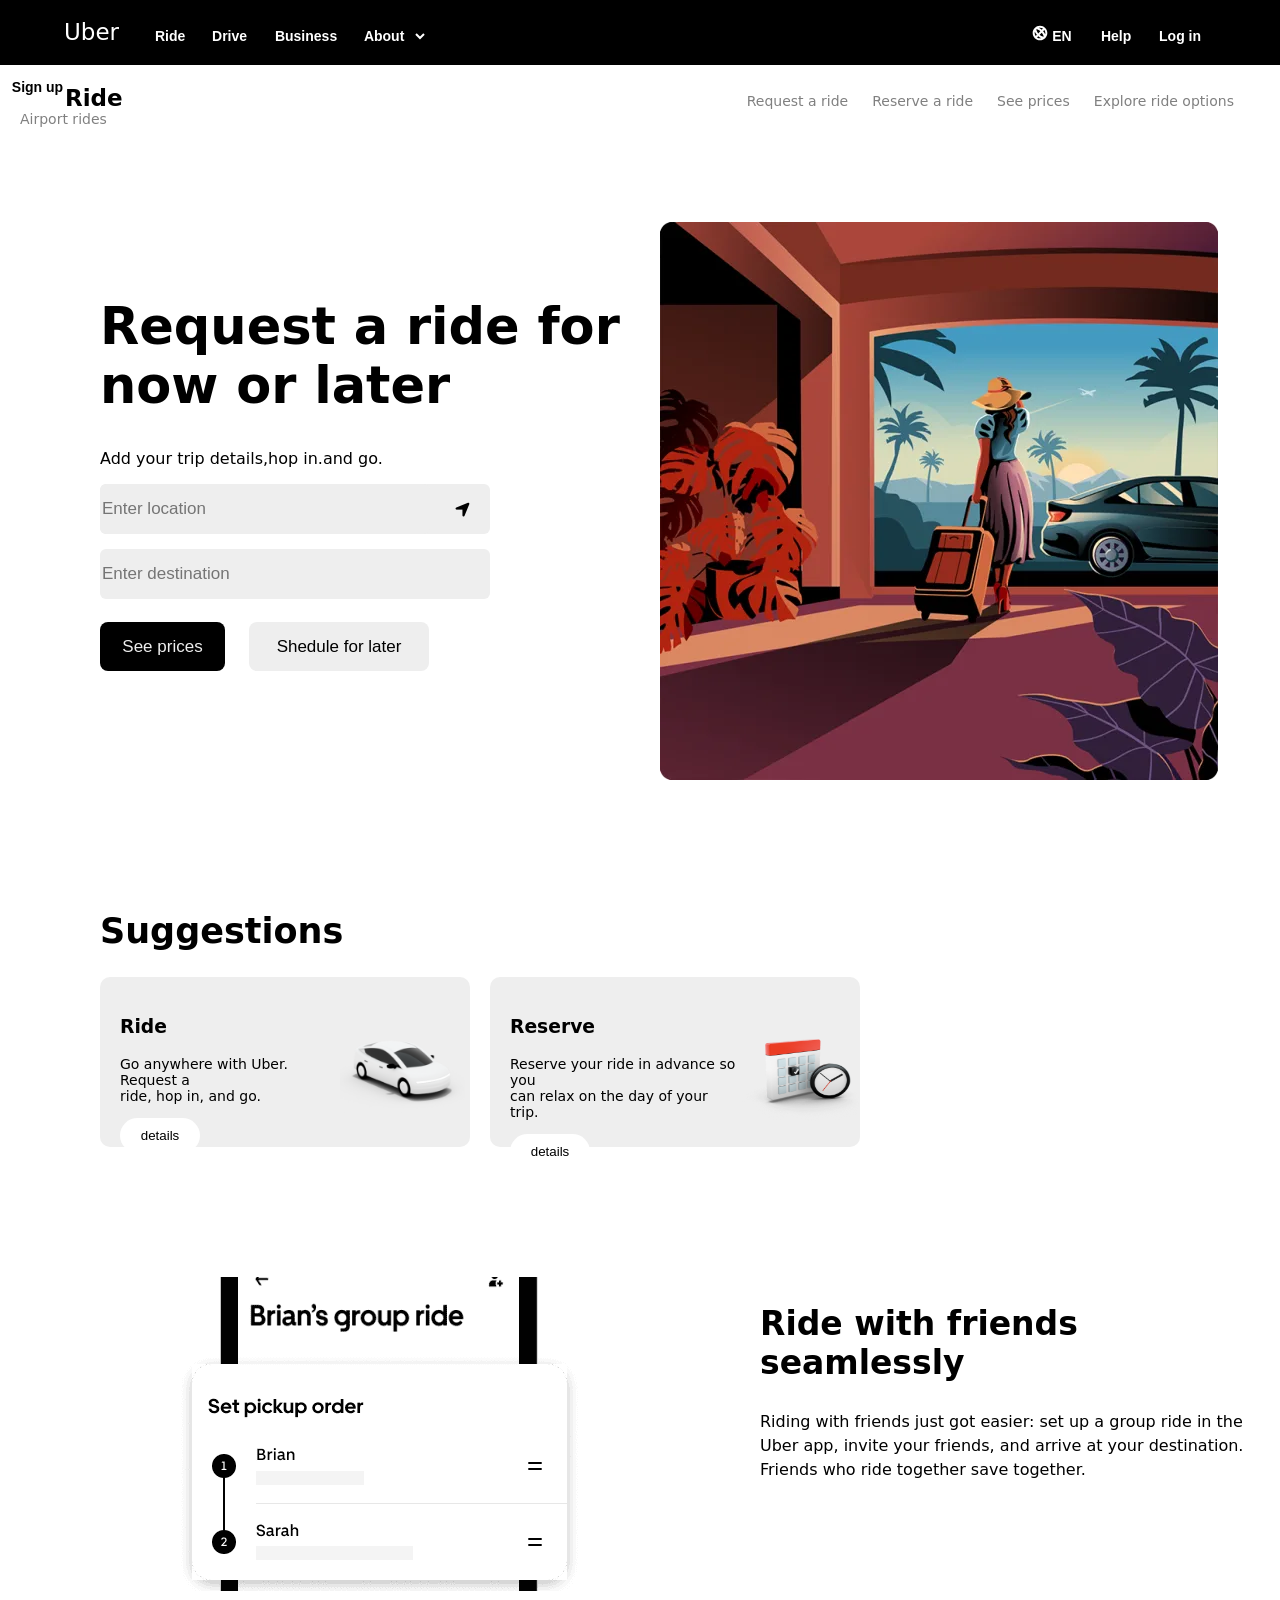
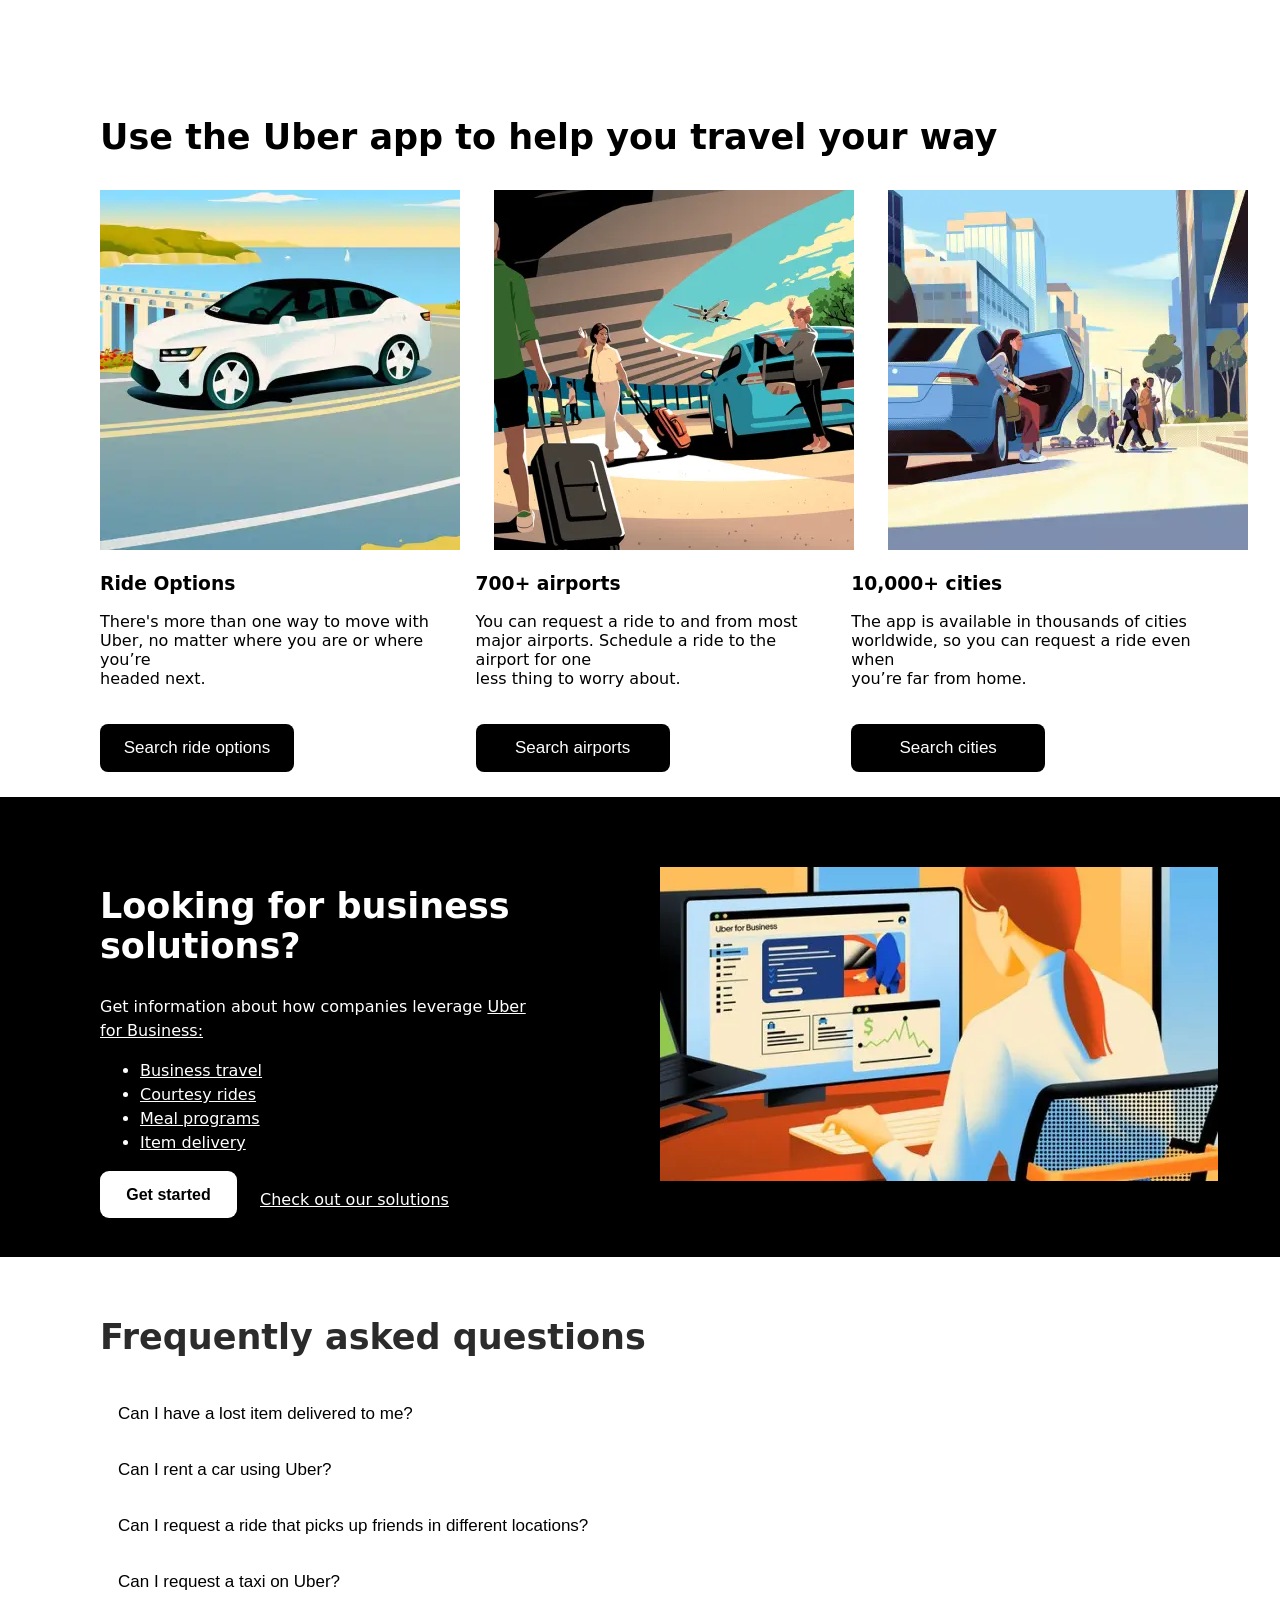
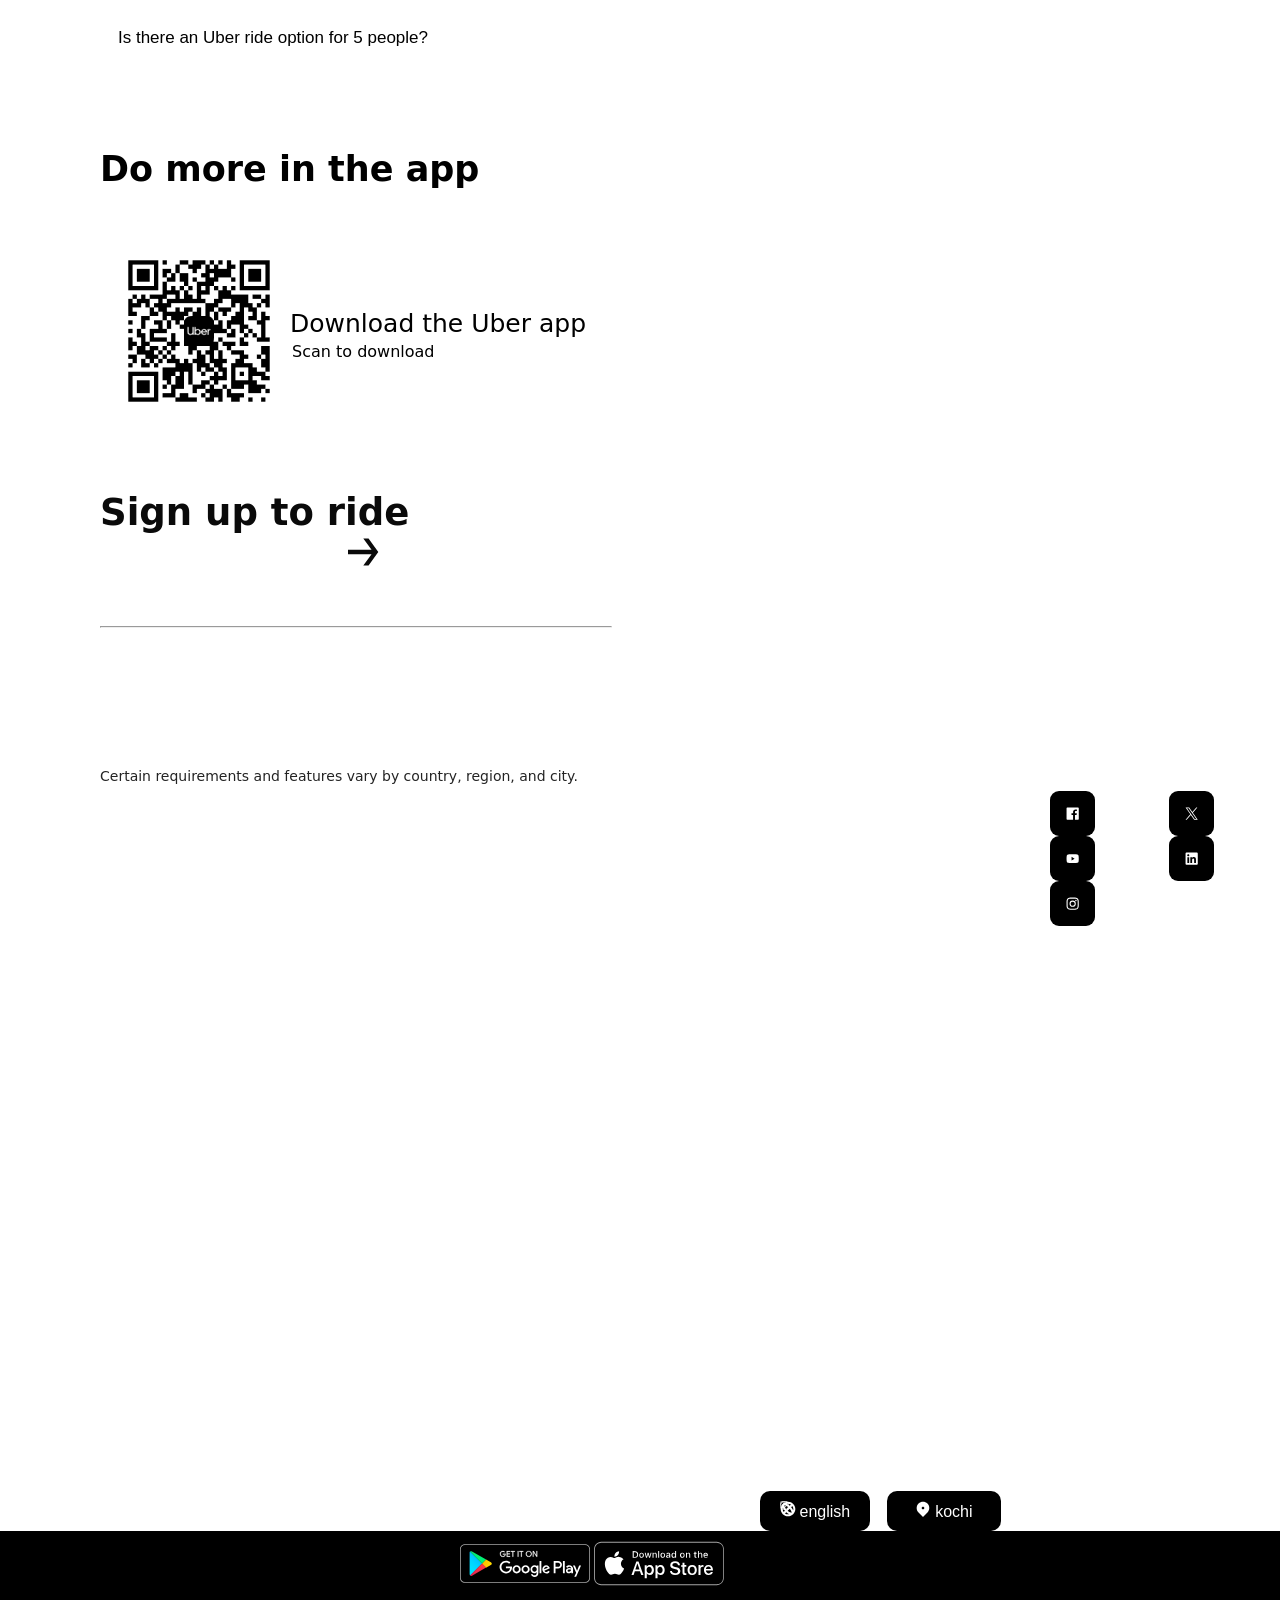
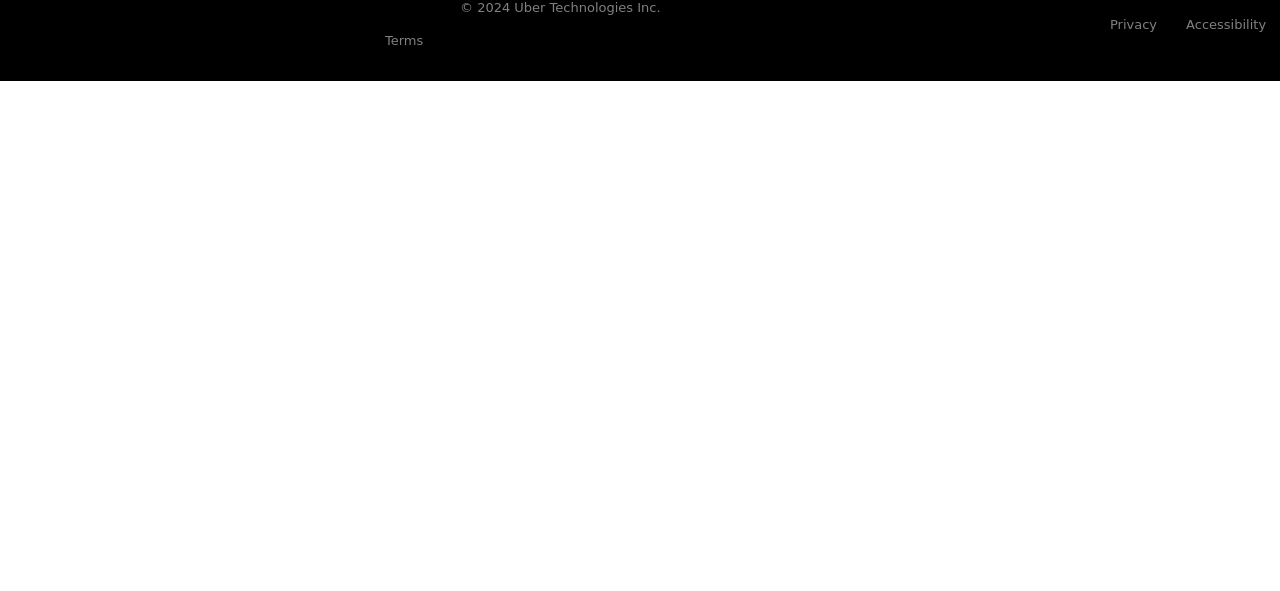
==== commit 99c5915c: "Update index.html" ====
--- a/index.html
+++ b/index.html
@@ -5,8 +5,12 @@
         <link rel="icon" type="image/x-icon" href="uberlogo1.jpeg">
         <link href="https://cdnjs.cloudflare.com/ajax/libs/font-awesome/6.6.0/css/all.min.css" rel="stylesheet">
     </head>
-    <body class="body">
-        <div class="header">
+<body class="body">
+
+<!-- header of the webpage -->
+
+<div class="header">
+
     <div class="uber">Uber</div>
     <a href="https://auth.uber.com/v2/?breeze_init_req_id=056247f0-4cc4-45a6-8c85-83c1b4d7331f&breeze_local_zone=phx6&next_url=https%3A%2F%2Fm.uber.com%2Flogin-redirect%2F%3F_gl%3D1%252A55fvck%252A_gcl_au%252AMTg0OTg0ODk2MS4xNzIxNDAzMTI5%252A_ga%252AMTMxMDk4ODEwMi4xNzIxNDAyNDM1%252A_ga_XTGQLY6KPT%252AMTcyMTc1MDE4Ny4yLjAuMTcyMTc1MDE4Ny4wLjAuMA..%26marketing_vistor_id%3D65a181c5-94fb-459d-9729-e84145bae7d3%26previousPath%3D%252Flooking%26uclick_id%3D10cbf4cb-04f7-441d-afef-a6276757d476&state=JoXNA6jzzWd060MHvc8ZCj4bz3h1Wu7_Ic77whZAhIg%3D"><button class="ride" > <label for="ride" class="textx">Ride</label> </button></a>
     <a href="https://www.uber.com/in/en/drive/?uclick_id=10cbf4cb-04f7-441d-afef-a6276757d476"><button class="drive" > <label for="drive" class="textx">Drive</label> </button></a>
@@ -22,13 +26,15 @@
         <option class="white"><label>explore</label>></option>
         <option class="white"><label>news room</label>></option>
         <option class="white"><label>investor relations</label>></option>
-
     </select></label> </button>
     <button class="en" ><svg class="globe" width="16" height="16" viewBox="0 0 24 24" fill="none"><path d="M12 1C5.9 1 1 5.9 1 12s4.9 11 11 11 11-4.9 11-11S18.1 1 12 1Zm8 11c0 .7-.1 1.4-.3 2-.6-1.5-1.6-3.1-3-4.7l1.8-1.8c1 1.3 1.5 2.8 1.5 4.5ZM6.5 6.5c1.3 0 3.6.8 6 2.9l-3.2 3.2C7.1 9.8 6.5 7.5 6.5 6.5Zm8.1 5c2.3 2.7 2.9 5 2.9 6-1.3 0-3.6-.8-6-2.9l3.1-3.1Zm1.9-6.1-1.9 1.9c-1.6-1.4-3.2-2.4-4.7-3 .7-.2 1.3-.3 2-.3 1.8 0 3.3.5 4.6 1.4ZM4 12c0-.7.1-1.4.3-2 .6 1.5 1.6 3.1 3 4.7l-1.8 1.8C4.5 15.2 4 13.7 4 12Zm3.5 6.6 1.9-1.9c1.6 1.4 3.2 2.4 4.7 3-.7.2-1.3.3-2 .3-1.8 0-3.3-.5-4.6-1.4Z" fill="currentColor"></path></svg> <label for="en" class="textx">EN</label></button>
     <a href="https://help.uber.com/?uclick_id=10cbf4cb-04f7-441d-afef-a6276757d476&_gl=1*krtzqo*_gcl_au*MTg0OTg0ODk2MS4xNzIxNDAzMTI5*_ga*MTMxMDk4ODEwMi4xNzIxNDAyNDM1*_ga_XTGQLY6KPT*MTcyMTc1MDE4Ny4yLjEuMTcyMTc1MDM0MC4wLjAuMA.."><button class="help" > <label for="help" class="textx">Help</label></button></a>
     <a href="https://www.uber.com/in/en/ride/"><button class="login" > <label for="login" class="textx">Log in</label> </button></a>
   <a href="https://www.uber.com/in/en/ride/"><button class="signup" > <label for="signup" class="signupx">Sign up</label> </button></a>  
 </div>
+
+<!-- end of the header -->
+<!-- 1st part of starting -->
 
 <div style="width: 100%; height:20px;"></div>
     <label class="rides">Ride</label>
@@ -38,7 +44,6 @@
     <label class="rightx">Explore ride options</label>
     <label class="rightx">Airport rides</label>
     <div class="main-body">
-    <section>
      <div class="left">
         <h1 class="main-head"> Request a ride for<br>now or later</h1>
         <p class="para">Add your trip details,hop in.and go.</p>
@@ -46,7 +51,11 @@
         <input class="location1" type="text" placeholder="Enter location">
         <i style=" float: right;"id="hii" class="fa-solid fa-location-arrow"></i></div>
         <input class="destination" type="text" placeholder="Enter destination"> 
-        
+
+<!-- 1st part end   -->
+<!-- 2nd part start -->
+
+<section>
     </div>
    
     <div class="right">
@@ -59,6 +68,10 @@
 <label class="sug">Suggestions</label>
  </div>
  </section>
+ 
+<!-- 2nt part ending -->
+<!-- 2nd part left and right div starting -->
+
 <section class="part2">
 
 <div class="part2a">
@@ -90,6 +103,10 @@
     </p>
 </div>
 </section>
+
+<!-- 2nd part left and right div ending -->
+<!-- 3rd part starting -->
+
 <section class="part3">
 
     <h1 class="head3">Use the Uber app to help you travel your way</h1>
@@ -98,7 +115,7 @@
     <img class="two-in-3" src="3 in 3.webp">
 <div class="text1">
     <h3 class="f">Ride Options</h3>
-    <p class="f">There’s more than one way to move with Uber, no matter where you are or where you’re<br>headed next.</p>
+    <p class="f">There's more than one way to move with Uber, no matter where you are or where you’re<br>headed next.</p>
    <a href="https://www.uber.com/in/en/ride/ride-options/?uclick_id=da7ffdaf-30d7-41df-adae-1891ed473cf3"> <button class="formal"><label class="mark">Search ride options</label></button></a>
 </div>
 <div class="text2">
@@ -113,6 +130,10 @@
 </div>
 
 </section>
+
+<!-- 3rd part ending -->
+<!-- 4th part starting -->
+
 <section class="part4">
 
     <div class="left">
@@ -133,6 +154,10 @@
 </div>
 
 </section>
+
+<!-- 4th part ending -->
+<!-- 5th part starting -->
+
 <section class="part5">
 
     <h1 class="main5">Frequently asked questions
@@ -148,7 +173,8 @@
     <button class="accordion">Is there an Uber ride option for 5 people?</button>
    
    
-
+<!-- 5st part ending -->
+ <!-- 6th part starting -->
 </section class="part6">
 
     <h1 class="head6">Do more in the app</h1>
@@ -159,6 +185,9 @@
     
 </div>
 
+<!-- 6th part ending -->
+<!-- 7th part starting -->
+
 <section class="part7">
 
 <a class="hi" href=" https://auth.uber.com/v2/?breeze_init_req_id=9e329534-db0d-470c-8f75-511cf5087a4f&breeze_local_zone=phx8&next_url=https%3A%2F%2Fm.uber.com%2Flogin-redirect%2F%3FpreviousPath%3D%252F&state=dkiLmLPHDBWrNGOOmOhURpT8sCdQOcuFGY4CdW_S5ew%3D"><h1 class="head7">Sign up to ride<svg class="arrow"width="36px" height="36px" viewBox="0 0 24 24" fill="none"><title >Arrow right</title><path d="m22.2 12-6.5 9h-3.5l5.5-7.5H2v-3h15.7L12.2 3h3.5l6.5 9Z" fill="currentColor"></path></svg></h1><br></a>
@@ -168,7 +197,11 @@
 </div>
 
 </section>
-<footer class="footer" style="width: 100%; height: 800px; background: black;">
+
+<!-- 7th part ending -->
+<!-- starting footer of the page -->
+
+<footer class="footer">
 <div class="one">
     <a class="textwhite" href="https://www.uber.com/in/en/?uclick_id=da7ffdaf-30d7-41df-adae-1891ed473cf3"><h3 class="z">Uber</h3></a>
 <a class="textwhite" href="https://help.uber.com/?uclick_id=77ca2c98-dc22-423d-9476-bb0374c33308&_gl=1*1axuovi*_gcl_au*MTg0OTg0ODk2MS4xNzIxNDAzMTI5*_ga*MTMxMDk4ODEwMi4xNzIxNDAyNDM1*_ga_XTGQLY6KPT*MTcyMTc1MDE4Ny4yLjEuMTcyMTc1NTM4OS4wLjAuMA.."><p class="x">Visit Help Center</p></a>
@@ -217,5 +250,6 @@
 </div>
 </div>
 </footer>
+<!-- closing footer of the page -->
 </body>
 </html>
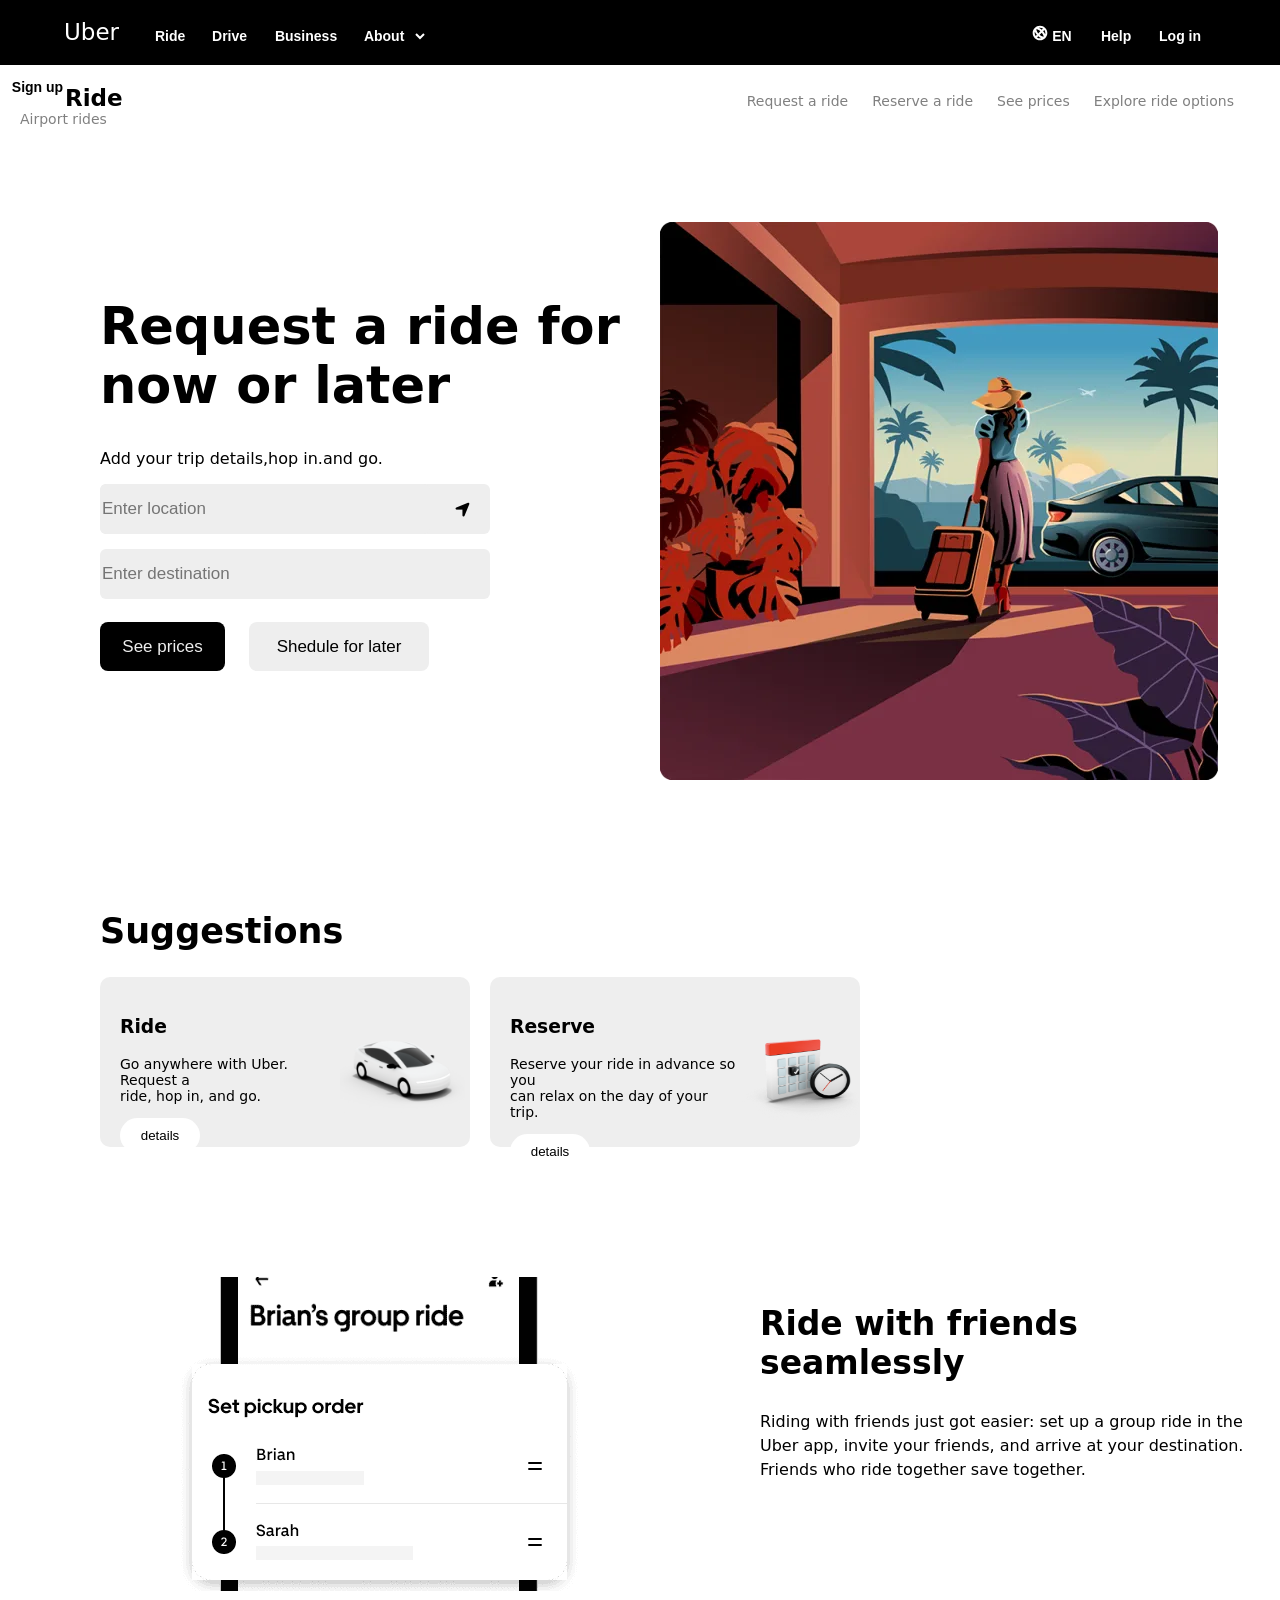
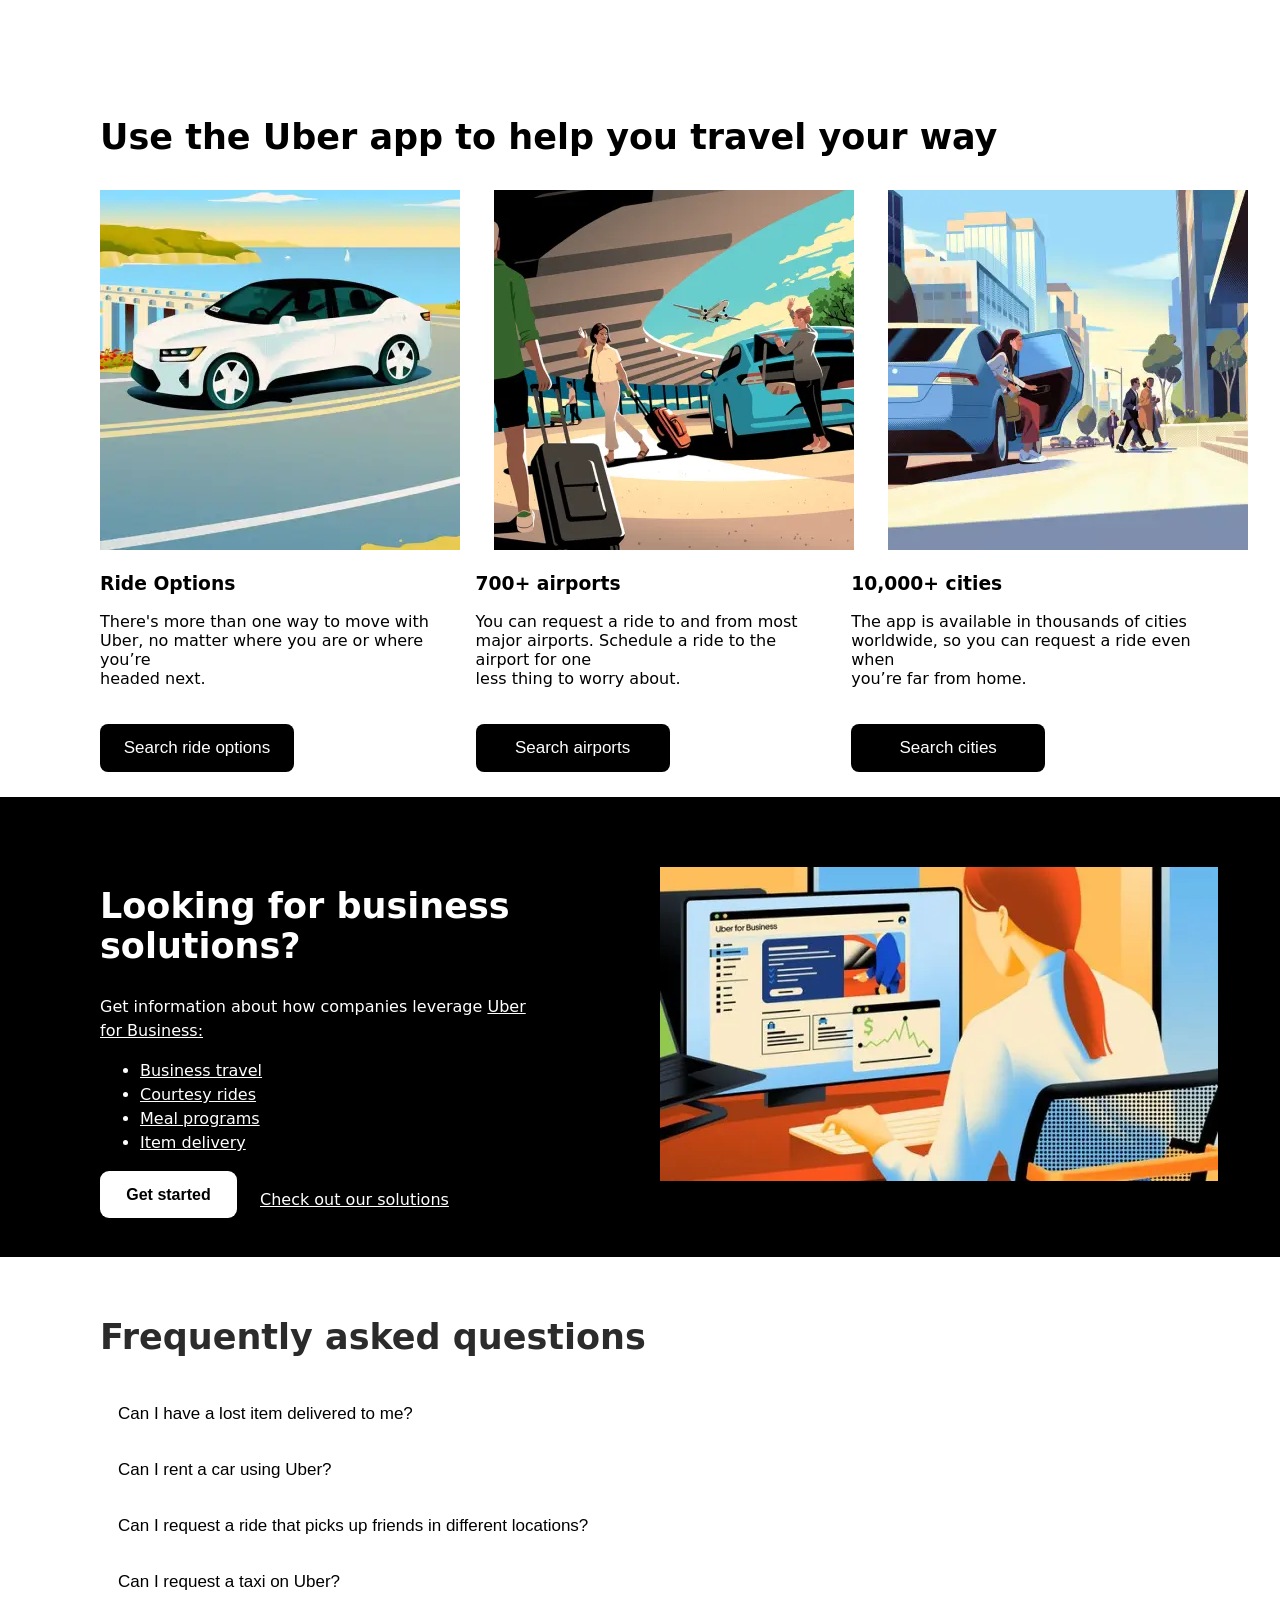
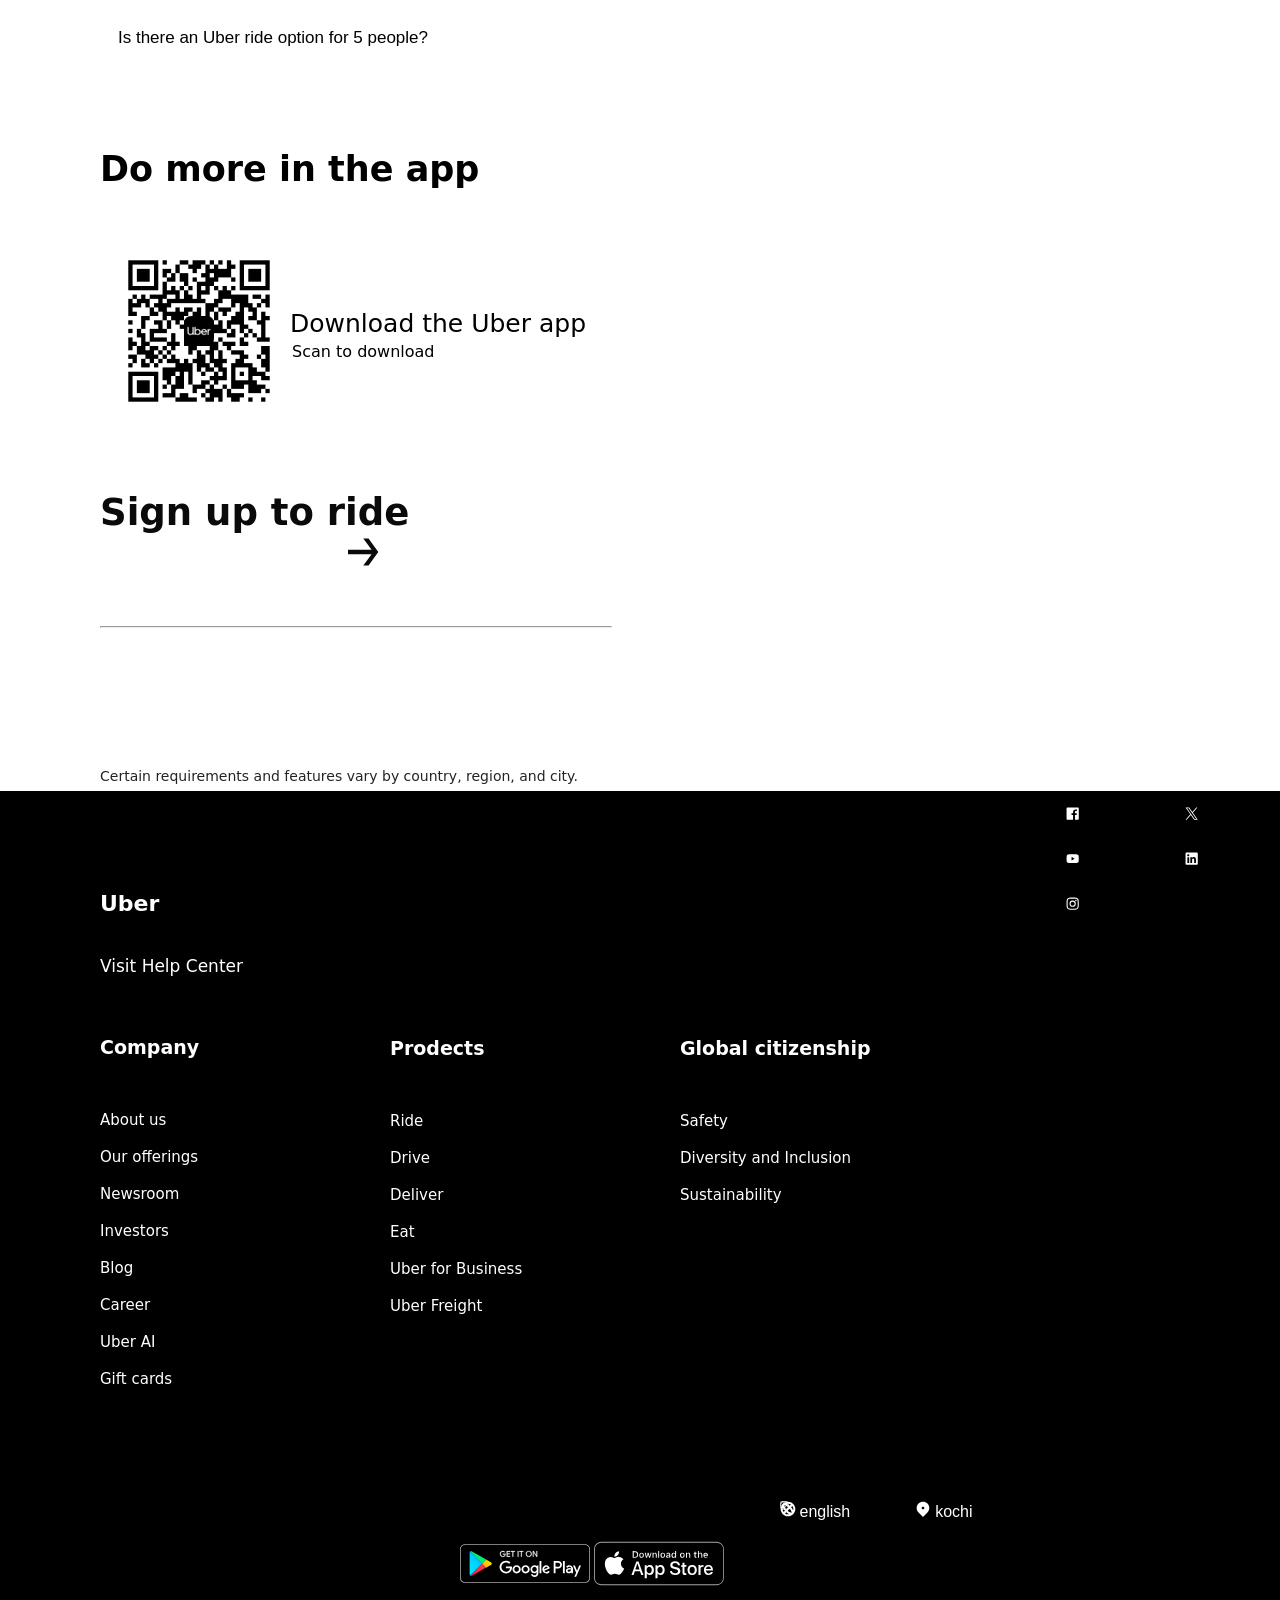
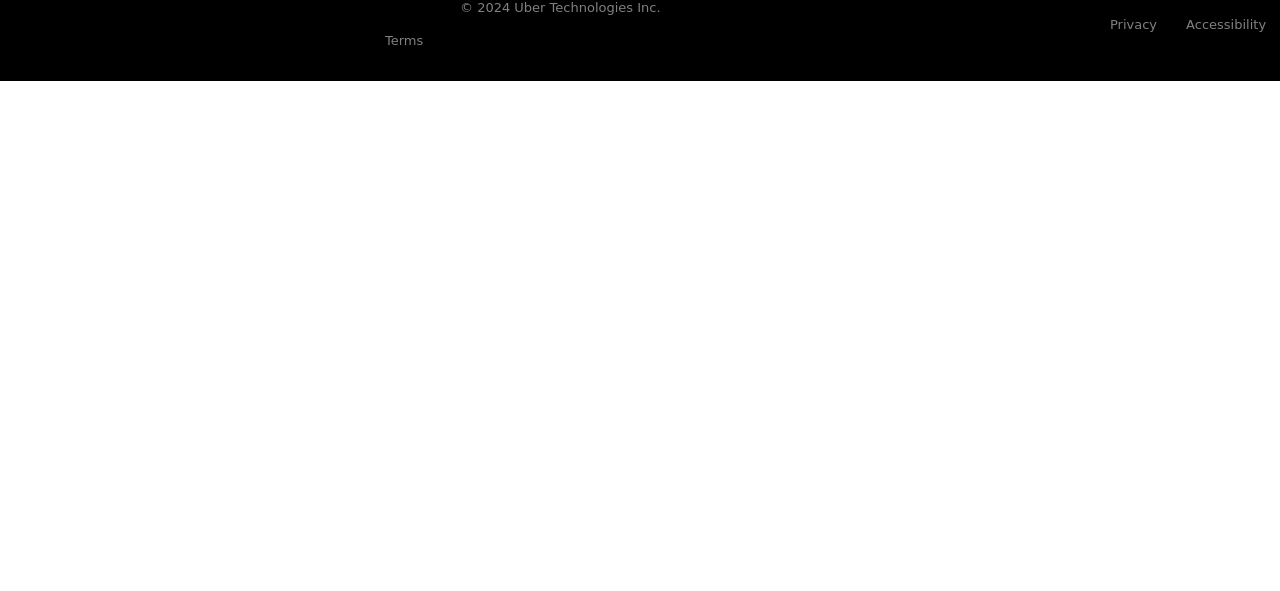
==== commit 7e3ad6a3: "Update index.html" ====
--- a/index.html
+++ b/index.html
@@ -9,7 +9,7 @@
 
 <!-- header of the webpage -->
 
-<div class="header">
+<header class="header">
 
     <div class="uber">Uber</div>
     <a href="https://auth.uber.com/v2/?breeze_init_req_id=056247f0-4cc4-45a6-8c85-83c1b4d7331f&breeze_local_zone=phx6&next_url=https%3A%2F%2Fm.uber.com%2Flogin-redirect%2F%3F_gl%3D1%252A55fvck%252A_gcl_au%252AMTg0OTg0ODk2MS4xNzIxNDAzMTI5%252A_ga%252AMTMxMDk4ODEwMi4xNzIxNDAyNDM1%252A_ga_XTGQLY6KPT%252AMTcyMTc1MDE4Ny4yLjAuMTcyMTc1MDE4Ny4wLjAuMA..%26marketing_vistor_id%3D65a181c5-94fb-459d-9729-e84145bae7d3%26previousPath%3D%252Flooking%26uclick_id%3D10cbf4cb-04f7-441d-afef-a6276757d476&state=JoXNA6jzzWd060MHvc8ZCj4bz3h1Wu7_Ic77whZAhIg%3D"><button class="ride" > <label for="ride" class="textx">Ride</label> </button></a>
@@ -31,7 +31,7 @@
     <a href="https://help.uber.com/?uclick_id=10cbf4cb-04f7-441d-afef-a6276757d476&_gl=1*krtzqo*_gcl_au*MTg0OTg0ODk2MS4xNzIxNDAzMTI5*_ga*MTMxMDk4ODEwMi4xNzIxNDAyNDM1*_ga_XTGQLY6KPT*MTcyMTc1MDE4Ny4yLjEuMTcyMTc1MDM0MC4wLjAuMA.."><button class="help" > <label for="help" class="textx">Help</label></button></a>
     <a href="https://www.uber.com/in/en/ride/"><button class="login" > <label for="login" class="textx">Log in</label> </button></a>
   <a href="https://www.uber.com/in/en/ride/"><button class="signup" > <label for="signup" class="signupx">Sign up</label> </button></a>  
-</div>
+</header>
 
 <!-- end of the header -->
 <!-- 1st part of starting -->
@@ -248,7 +248,6 @@
     <a class="textwhite" href="https://www.uber.com/legal/en/document/?name=general-terms-of-use&country=india&lang=en"><label class="endx"> Terms</label></a>
 </div>
 </div>
-</div>
 </footer>
 <!-- closing footer of the page -->
 </body>
--- a/style.css
+++ b/style.css
@@ -714,4 +714,9 @@
     border-radius: 6px;
     border-style: none;
     font-size: 17px;
-}+}
+.footer{
+    width: 100%;
+     height: 800px;
+     background: black;
+}
